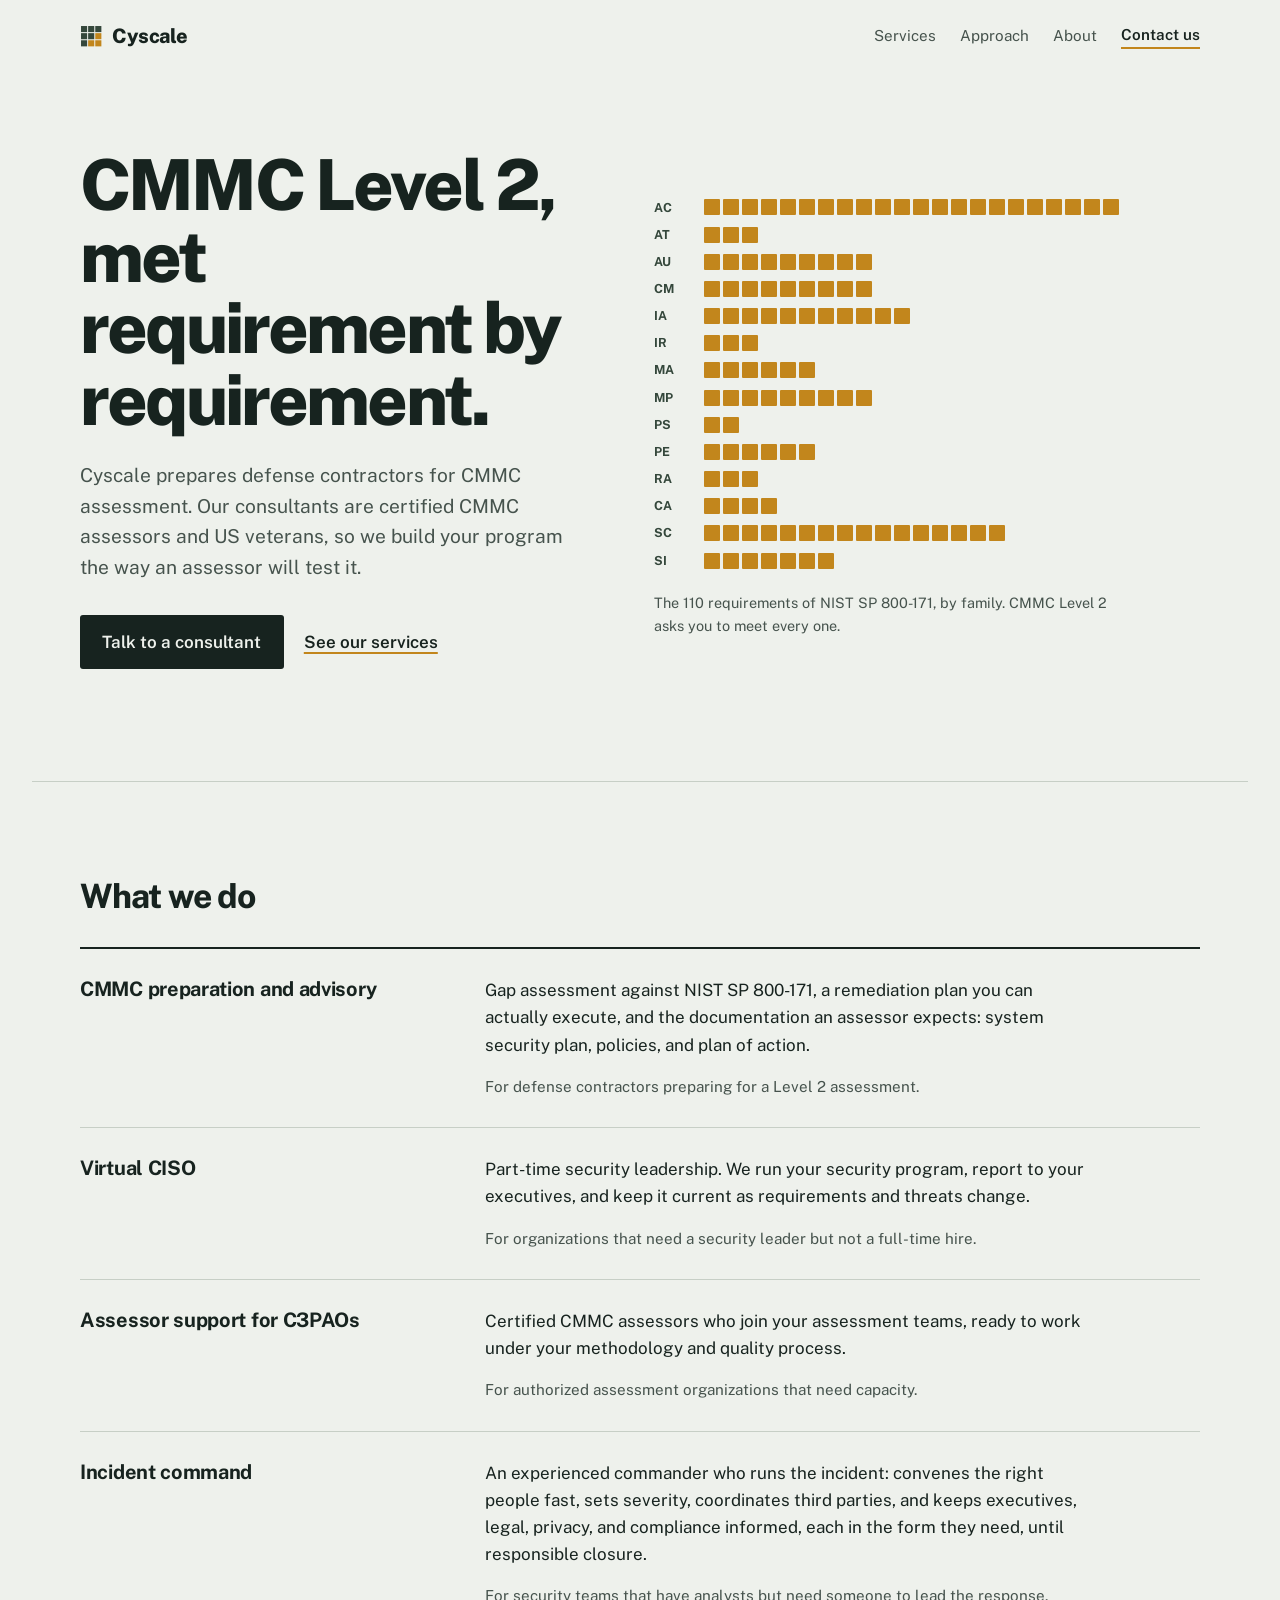
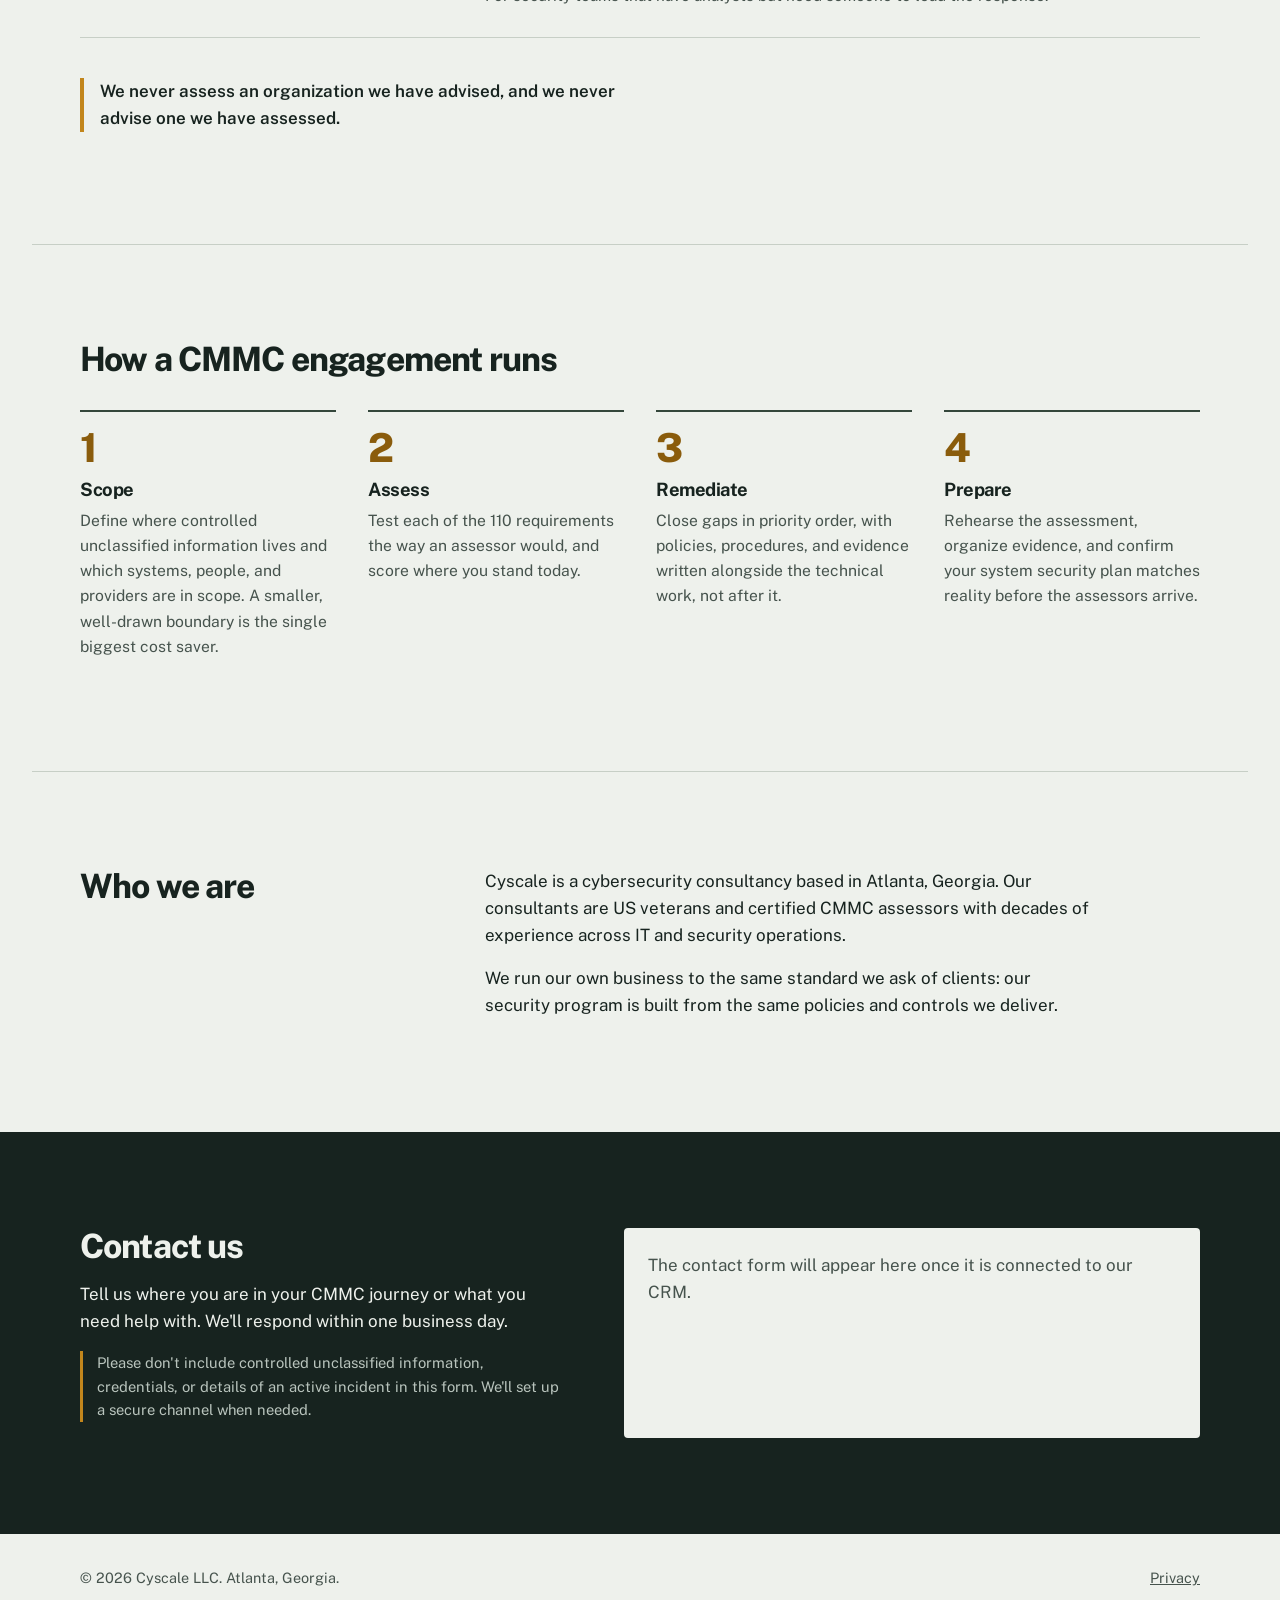
==== index.html @ a16042ec "Publish review build from website-src@b9dcec7 Co-Authored-By: Claude Opus 5.5 <noreply@anthropic.com" ====
<!doctype html>
<html lang="en">
<head>
<meta charset="utf-8">
<meta name="viewport" content="width=device-width, initial-scale=1">
<!--REVIEW-ONLY--><meta name="robots" content="noindex, nofollow">
<title>Cyscale | CMMC readiness and cybersecurity leadership</title>
<meta name="description" content="Veteran-led cybersecurity consulting from Atlanta. CMMC Level 2 preparation, vCISO leadership, assessor support for C3PAOs, and incident command.">
<link rel="preload" href="assets/fonts/public-sans.woff2" as="font" type="font/woff2" crossorigin>
<link rel="stylesheet" href="assets/site.css">
<link rel="icon" href="assets/favicon.svg" type="image/svg+xml">
</head>
<body>
<a class="skip" href="#main">Skip to content</a>

<header class="masthead">
  <a class="wordmark" href="./" aria-label="Cyscale home">
    <svg viewBox="0 0 22 22" aria-hidden="true"><rect x="1" y="1" width="6" height="6"/><rect x="8" y="1" width="6" height="6"/><rect x="15" y="1" width="6" height="6"/><rect x="1" y="8" width="6" height="6"/><rect x="8" y="8" width="6" height="6"/><rect class="open" x="15" y="8" width="6" height="6"/><rect x="1" y="15" width="6" height="6"/><rect class="open" x="8" y="15" width="6" height="6"/><rect class="open" x="15" y="15" width="6" height="6"/></svg>
    Cyscale
  </a>
  <nav aria-label="Primary">
    <a href="#services">Services</a>
    <a href="#approach">Approach</a>
    <a href="#about">About</a>
    <a class="nav-cta" href="#contact">Contact us</a>
  </nav>
</header>

<main id="main">

<section class="hero">
  <div class="hero-copy">
    <h1>CMMC Level 2, met requirement by requirement.</h1>
    <p class="lede">Cyscale prepares defense contractors for CMMC assessment. Our consultants are certified CMMC assessors and US veterans, so we build your program the way an assessor will test it.</p>
    <p class="hero-actions">
      <a class="button" href="#contact">Talk to a consultant</a>
      <a class="text-link" href="#services">See our services</a>
    </p>
  </div>

  <figure class="ledger" aria-labelledby="ledger-caption">
    <div class="ledger-grid" id="ledger" role="img" aria-label="Chart of the 110 NIST SP 800-171 requirements across 14 families"></div>
    <figcaption id="ledger-caption">The 110 requirements of NIST SP&nbsp;800-171, by family. CMMC Level&nbsp;2 asks you to meet every one.</figcaption>
  </figure>
</section>

<section class="services" id="services" aria-labelledby="services-h">
  <h2 id="services-h">What we do</h2>
  <dl class="service-list">
    <div class="service">
      <dt>CMMC preparation and advisory</dt>
      <dd>
        <p>Gap assessment against NIST SP 800-171, a remediation plan you can actually execute, and the documentation an assessor expects: system security plan, policies, and plan of action.</p>
        <p class="for">For defense contractors preparing for a Level 2 assessment.</p>
      </dd>
    </div>
    <div class="service">
      <dt>Virtual CISO</dt>
      <dd>
        <p>Part-time security leadership. We run your security program, report to your executives, and keep it current as requirements and threats change.</p>
        <p class="for">For organizations that need a security leader but not a full-time hire.</p>
      </dd>
    </div>
    <div class="service">
      <dt>Assessor support for C3PAOs</dt>
      <dd>
        <p>Certified CMMC assessors who join your assessment teams, ready to work under your methodology and quality process.</p>
        <p class="for">For authorized assessment organizations that need capacity.</p>
      </dd>
    </div>
    <div class="service">
      <dt>Incident command</dt>
      <dd>
        <p>An experienced commander who runs the incident: convenes the right people fast, sets severity, coordinates third parties, and keeps executives, legal, privacy, and compliance informed, each in the form they need, until responsible closure.</p>
        <p class="for">For security teams that have analysts but need someone to lead the response.</p>
      </dd>
    </div>
  </dl>
  <p class="independence">We never assess an organization we have advised, and we never advise one we have assessed.</p>
</section>

<section class="approach" id="approach" aria-labelledby="approach-h">
  <h2 id="approach-h">How a CMMC engagement runs</h2>
  <ol class="steps">
    <li><h3>Scope</h3><p>Define where controlled unclassified information lives and which systems, people, and providers are in scope. A smaller, well-drawn boundary is the single biggest cost saver.</p></li>
    <li><h3>Assess</h3><p>Test each of the 110 requirements the way an assessor would, and score where you stand today.</p></li>
    <li><h3>Remediate</h3><p>Close gaps in priority order, with policies, procedures, and evidence written alongside the technical work, not after it.</p></li>
    <li><h3>Prepare</h3><p>Rehearse the assessment, organize evidence, and confirm your system security plan matches reality before the assessors arrive.</p></li>
  </ol>
</section>

<section class="about" id="about" aria-labelledby="about-h">
  <h2 id="about-h">Who we are</h2>
  <div class="about-body">
    <p>Cyscale is a cybersecurity consultancy based in Atlanta, Georgia. Our consultants are US veterans and certified CMMC assessors with decades of experience across IT and security operations.</p>
    <p>We run our own business to the same standard we ask of clients: our security program is built from the same policies and controls we deliver.</p>
  </div>
</section>

<section class="contact" id="contact" aria-labelledby="contact-h">
  <div class="contact-copy">
    <h2 id="contact-h">Contact us</h2>
    <p>Tell us where you are in your CMMC journey or what you need help with. We'll respond within one business day.</p>
    <p class="caution">Please don't include controlled unclassified information, credentials, or details of an active incident in this form. We'll set up a secure channel when needed.</p>
  </div>
  <div class="contact-form" id="hubspot-form">
    <p class="form-pending">The contact form will appear here once it is connected to our CRM.</p>
  </div>
</section>

</main>

<footer class="site-footer">
  <p>&copy; <span id="year">2026</span> Cyscale LLC. Atlanta, Georgia.</p>
  <p><a href="privacy.html">Privacy</a></p>
</footer>

<script src="assets/site.js" defer></script>
</body>
</html>
---- assets/site.css ----
@font-face {
  font-family: "Public Sans";
  src: url("fonts/public-sans.woff2") format("woff2");
  font-weight: 100 900;
  font-style: normal;
  font-display: swap;
}

:root {
  --paper: #eef1ec;      /* cool grey-green field */
  --ink: #17231f;        /* deep green ink */
  --ink-soft: #46534d;
  --ranger: #34473b;     /* ranger green, structural */
  --rule: #c7cfc6;
  --cell: #d9dfd6;       /* unmet requirement */
  --signal: #c2861c;     /* met requirement / accent */
  --signal-ink: #8a5c0c; /* accessible accent for text */
  --measure: 38rem;
  --gutter: clamp(1rem, 4vw, 3rem);
  color-scheme: light;
}

* { box-sizing: border-box; }

html { scroll-behavior: smooth; }
@media (prefers-reduced-motion: reduce) { html { scroll-behavior: auto; } }

body {
  margin: 0;
  background: var(--paper);
  color: var(--ink);
  font: 400 1.0625rem/1.6 "Public Sans", system-ui, sans-serif;
  font-feature-settings: "tnum" 0;
  -webkit-font-smoothing: antialiased;
}

a { color: inherit; }
a:focus-visible, button:focus-visible {
  outline: 3px solid var(--signal);
  outline-offset: 3px;
}

.skip {
  position: absolute; left: -999px; top: 0;
  background: var(--ink); color: var(--paper); padding: .5rem 1rem;
}
.skip:focus { left: var(--gutter); top: .5rem; z-index: 10; }

/* Masthead */
.masthead {
  display: flex; align-items: center; justify-content: space-between; gap: 1rem;
  padding: 1.25rem var(--gutter);
  max-width: 76rem; margin: 0 auto;
}
.wordmark {
  display: inline-flex; align-items: center; gap: .6rem;
  font-weight: 800; font-size: 1.25rem; letter-spacing: -.02em; text-decoration: none;
}
.wordmark svg { width: 1.4rem; height: 1.4rem; fill: var(--ranger); }
.wordmark svg .open { fill: var(--signal); }
.masthead nav { display: flex; gap: 1.5rem; align-items: center; font-size: .95rem; }
.masthead nav a { text-decoration: none; color: var(--ink-soft); }
.masthead nav a:hover { color: var(--ink); }
.masthead nav .nav-cta { color: var(--ink); font-weight: 600; border-bottom: 2px solid var(--signal); }
@media (max-width: 40rem) {
  .masthead nav a:not(.nav-cta) { display: none; }
}

main > section {
  max-width: 76rem; margin: 0 auto;
  padding: clamp(3rem, 8vw, 6rem) var(--gutter);
}

h1, h2, h3 { margin: 0; letter-spacing: -.025em; line-height: 1.1; }
h2 { font-size: clamp(1.6rem, 3vw, 2.1rem); font-weight: 750; margin-bottom: 2rem; }
h3 { font-size: 1.15rem; font-weight: 700; }
p { margin: 0 0 1rem; max-width: var(--measure); }

/* Hero */
.hero {
  display: grid; gap: clamp(2.5rem, 6vw, 5rem);
  grid-template-columns: minmax(0, 1fr) minmax(0, 1.1fr);
  align-items: center;
  padding-top: clamp(2rem, 6vw, 5rem) !important;
}
@media (max-width: 56rem) { .hero { grid-template-columns: 1fr; } }
.hero h1 {
  font-size: clamp(2.4rem, 5.6vw, 4.4rem);
  font-weight: 800;
  letter-spacing: -.04em;
  line-height: 1.02;
  max-width: 13ch;
  margin-bottom: 1.5rem;
}
.lede { font-size: 1.2rem; color: var(--ink-soft); max-width: 34rem; }
.hero-actions { display: flex; flex-wrap: wrap; gap: 1.25rem; align-items: center; margin-top: 2rem; }
.button {
  display: inline-block; background: var(--ink); color: var(--paper);
  padding: .85rem 1.4rem; border-radius: 3px; text-decoration: none; font-weight: 600;
}
.button:hover { background: var(--ranger); }
.text-link { font-weight: 600; text-decoration-color: var(--signal); text-decoration-thickness: 2px; text-underline-offset: 4px; }

/* The ledger: 110 requirements by family */
.ledger { margin: 0; }
.ledger-grid { display: grid; gap: .45rem; }
.family {
  display: grid; grid-template-columns: 2.4rem 1fr; gap: .75rem; align-items: center;
}
.family abbr {
  font-size: .78rem; font-weight: 700; color: var(--ranger); text-decoration: none;
  font-variant-numeric: tabular-nums;
}
.cells { display: flex; flex-wrap: wrap; gap: 3px; }
.cell {
  width: clamp(.7rem, 1.35vw, 1rem); aspect-ratio: 1;
  background: var(--cell); border-radius: 1px;
}
.cell.met { background: var(--signal); transition: background-color .25s ease; }
.ledger figcaption {
  margin-top: 1.25rem; font-size: .9rem; color: var(--ink-soft); max-width: 30rem;
}

/* Services */
.services { border-top: 1px solid var(--rule); }
.service-list { margin: 0; }
.service {
  display: grid; grid-template-columns: minmax(12rem, 1fr) minmax(0, 2fr); gap: 1rem 3rem;
  padding: 1.75rem 0; border-bottom: 1px solid var(--rule);
}
.service:first-child { border-top: 2px solid var(--ink); }
.service dt { font-weight: 700; font-size: 1.25rem; letter-spacing: -.015em; line-height: 1.25; }
.service dd { margin: 0; }
.service .for { color: var(--ink-soft); font-size: .95rem; margin-bottom: 0; }
@media (max-width: 44rem) { .service { grid-template-columns: 1fr; } }
.independence {
  margin-top: 2.5rem; padding-left: 1rem; border-left: 4px solid var(--signal);
  font-weight: 600; max-width: 34rem;
}

/* Approach: a real sequence, so it is numbered */
.approach { border-top: 1px solid var(--rule); }
.steps {
  list-style: none; margin: 0; padding: 0; counter-reset: step;
  display: grid; grid-template-columns: repeat(4, minmax(0, 1fr)); gap: 2rem;
}
.steps li { counter-increment: step; border-top: 2px solid var(--ranger); padding-top: 1rem; }
.steps li::before {
  content: counter(step); display: block;
  font-size: 2.5rem; font-weight: 800; color: var(--signal-ink); line-height: 1; margin-bottom: .75rem;
}
.steps h3 { margin-bottom: .5rem; }
.steps p { font-size: .98rem; color: var(--ink-soft); }
@media (max-width: 56rem) { .steps { grid-template-columns: repeat(2, minmax(0, 1fr)); } }
@media (max-width: 34rem) { .steps { grid-template-columns: 1fr; } }

/* About */
.about { border-top: 1px solid var(--rule); display: grid; grid-template-columns: minmax(12rem, 1fr) minmax(0, 2fr); gap: 1rem 3rem; }
.about h2 { margin-bottom: 0; }
@media (max-width: 44rem) { .about { grid-template-columns: 1fr; } }

/* Contact */
.contact {
  display: grid; grid-template-columns: minmax(0, 1fr) minmax(0, 1.2fr); gap: 2rem 4rem;
  background: var(--ink); color: var(--paper);
  max-width: none !important;
  padding-left: max(var(--gutter), calc((100vw - 76rem) / 2 + var(--gutter))) !important;
  padding-right: max(var(--gutter), calc((100vw - 76rem) / 2 + var(--gutter))) !important;
}
.contact h2 { margin-bottom: 1rem; }
.contact .caution { font-size: .92rem; color: #b9c4bd; border-left: 3px solid var(--signal); padding-left: .9rem; }
.contact-form { background: var(--paper); color: var(--ink); border-radius: 4px; padding: 1.5rem; min-height: 12rem; }
.form-pending { color: var(--ink-soft); margin: 0; }
@media (max-width: 52rem) { .contact { grid-template-columns: 1fr; } }

/* Footer */
.site-footer {
  max-width: 76rem; margin: 0 auto; padding: 2rem var(--gutter);
  display: flex; justify-content: space-between; flex-wrap: wrap; gap: 1rem;
  font-size: .9rem; color: var(--ink-soft);
}
.site-footer p { margin: 0; }

/* Plain document pages (privacy) */
.doc { max-width: 44rem; margin: 0 auto; padding: 2rem var(--gutter) 5rem; }
.doc h1 { font-size: 2.4rem; font-weight: 800; letter-spacing: -.035em; margin-bottom: 1.5rem; }
.doc h2 { font-size: 1.3rem; margin: 2rem 0 .75rem; }
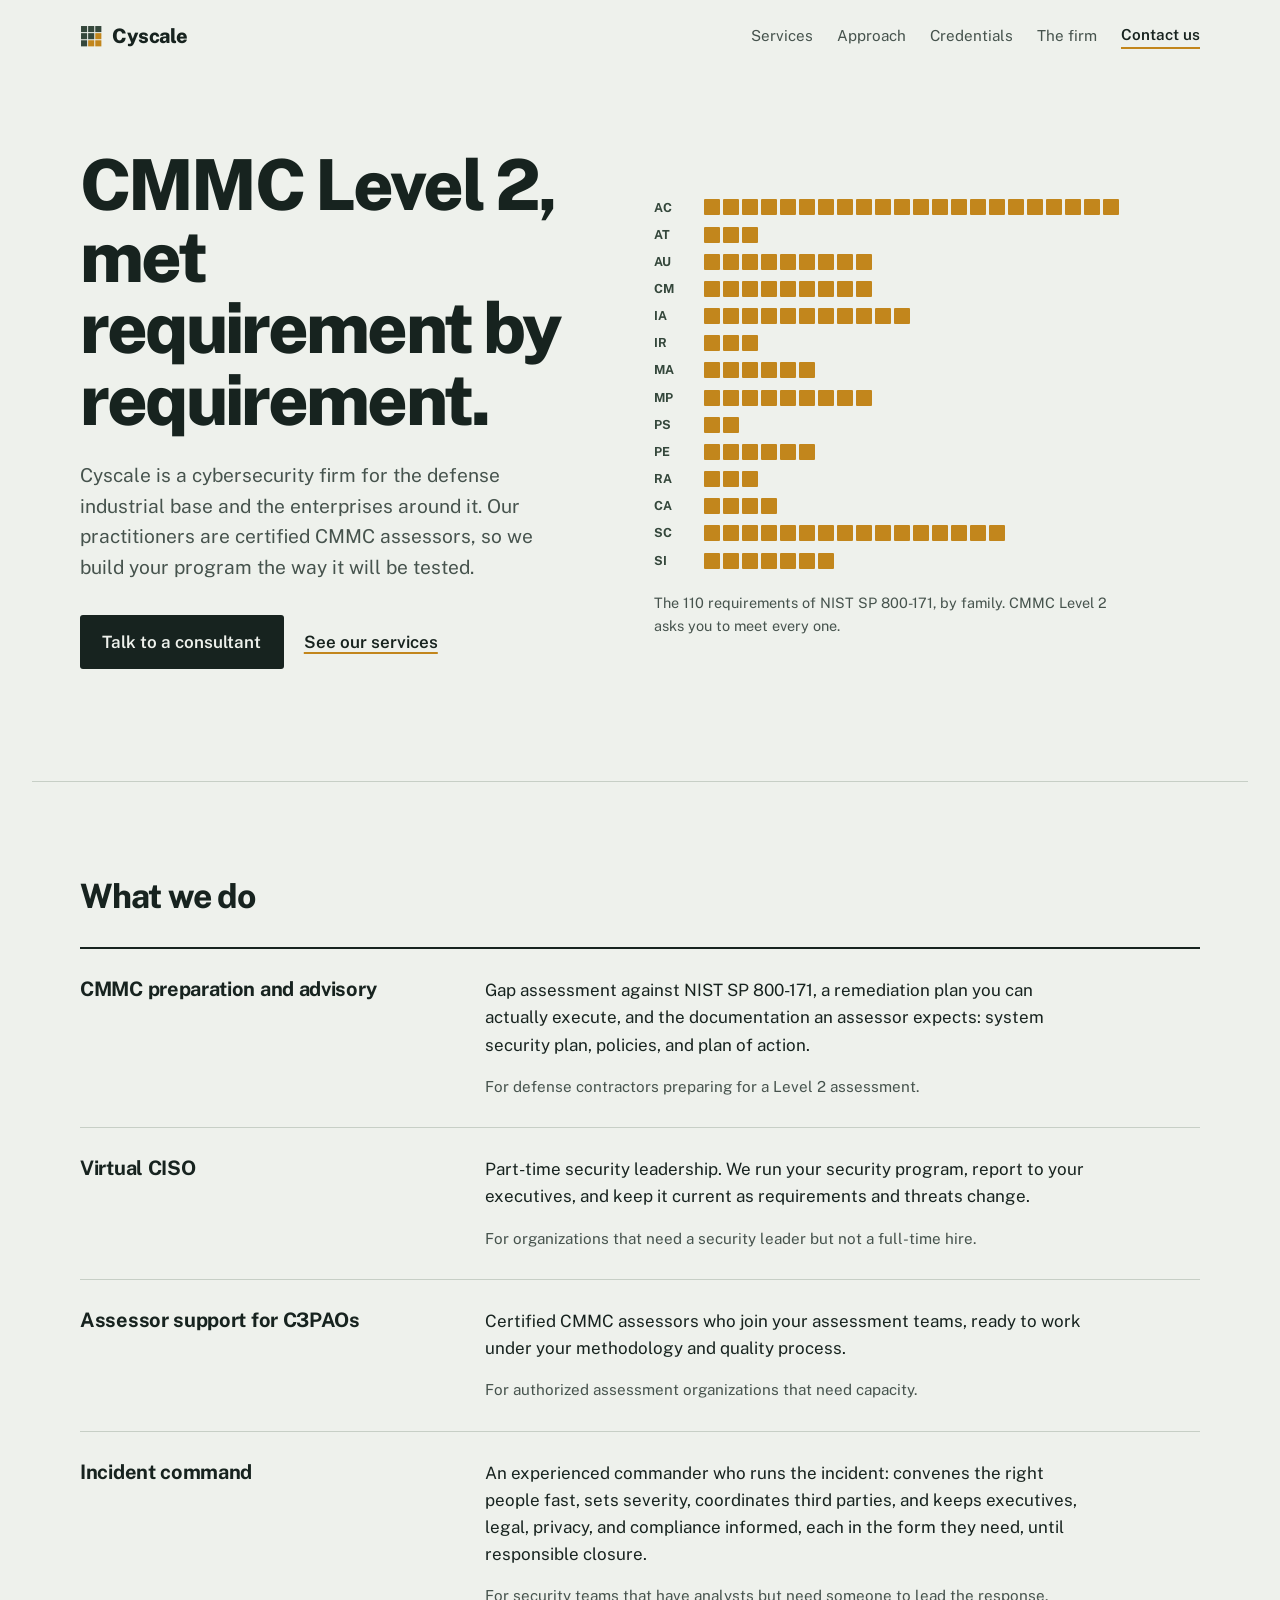
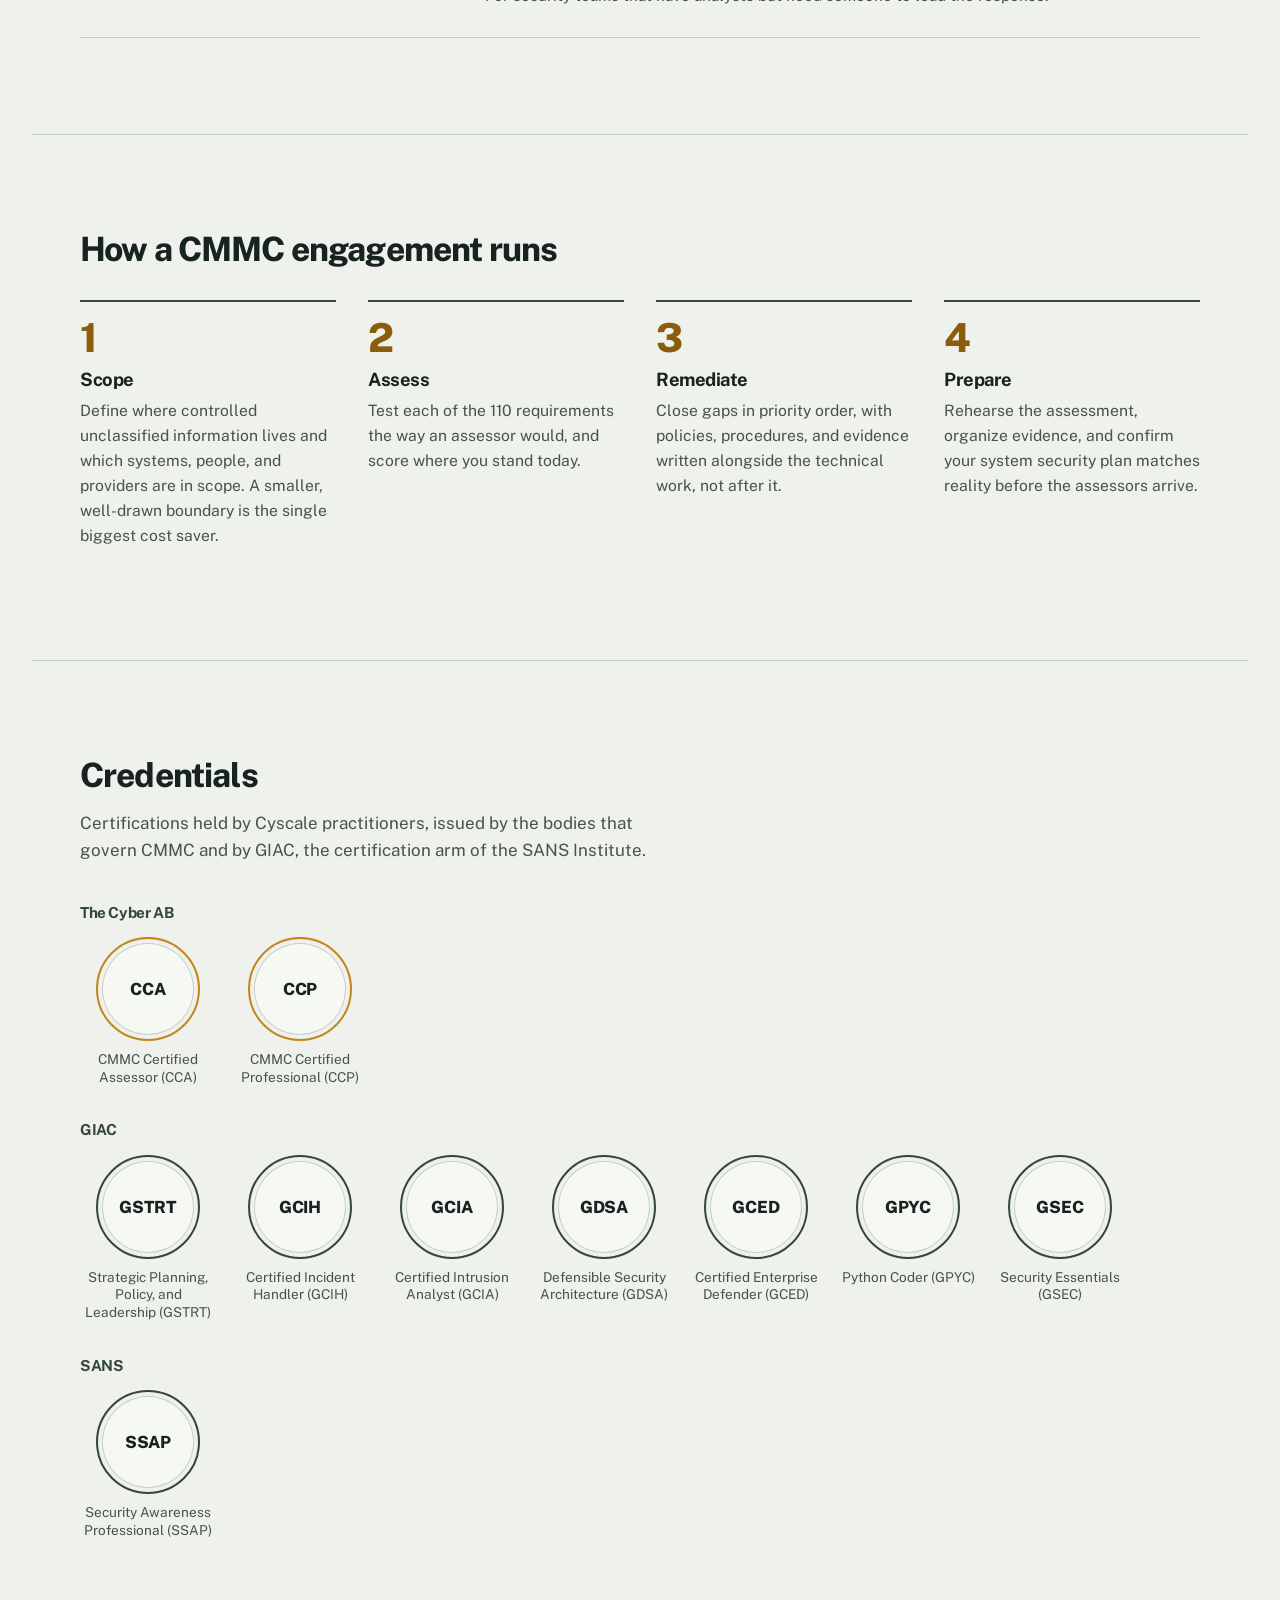
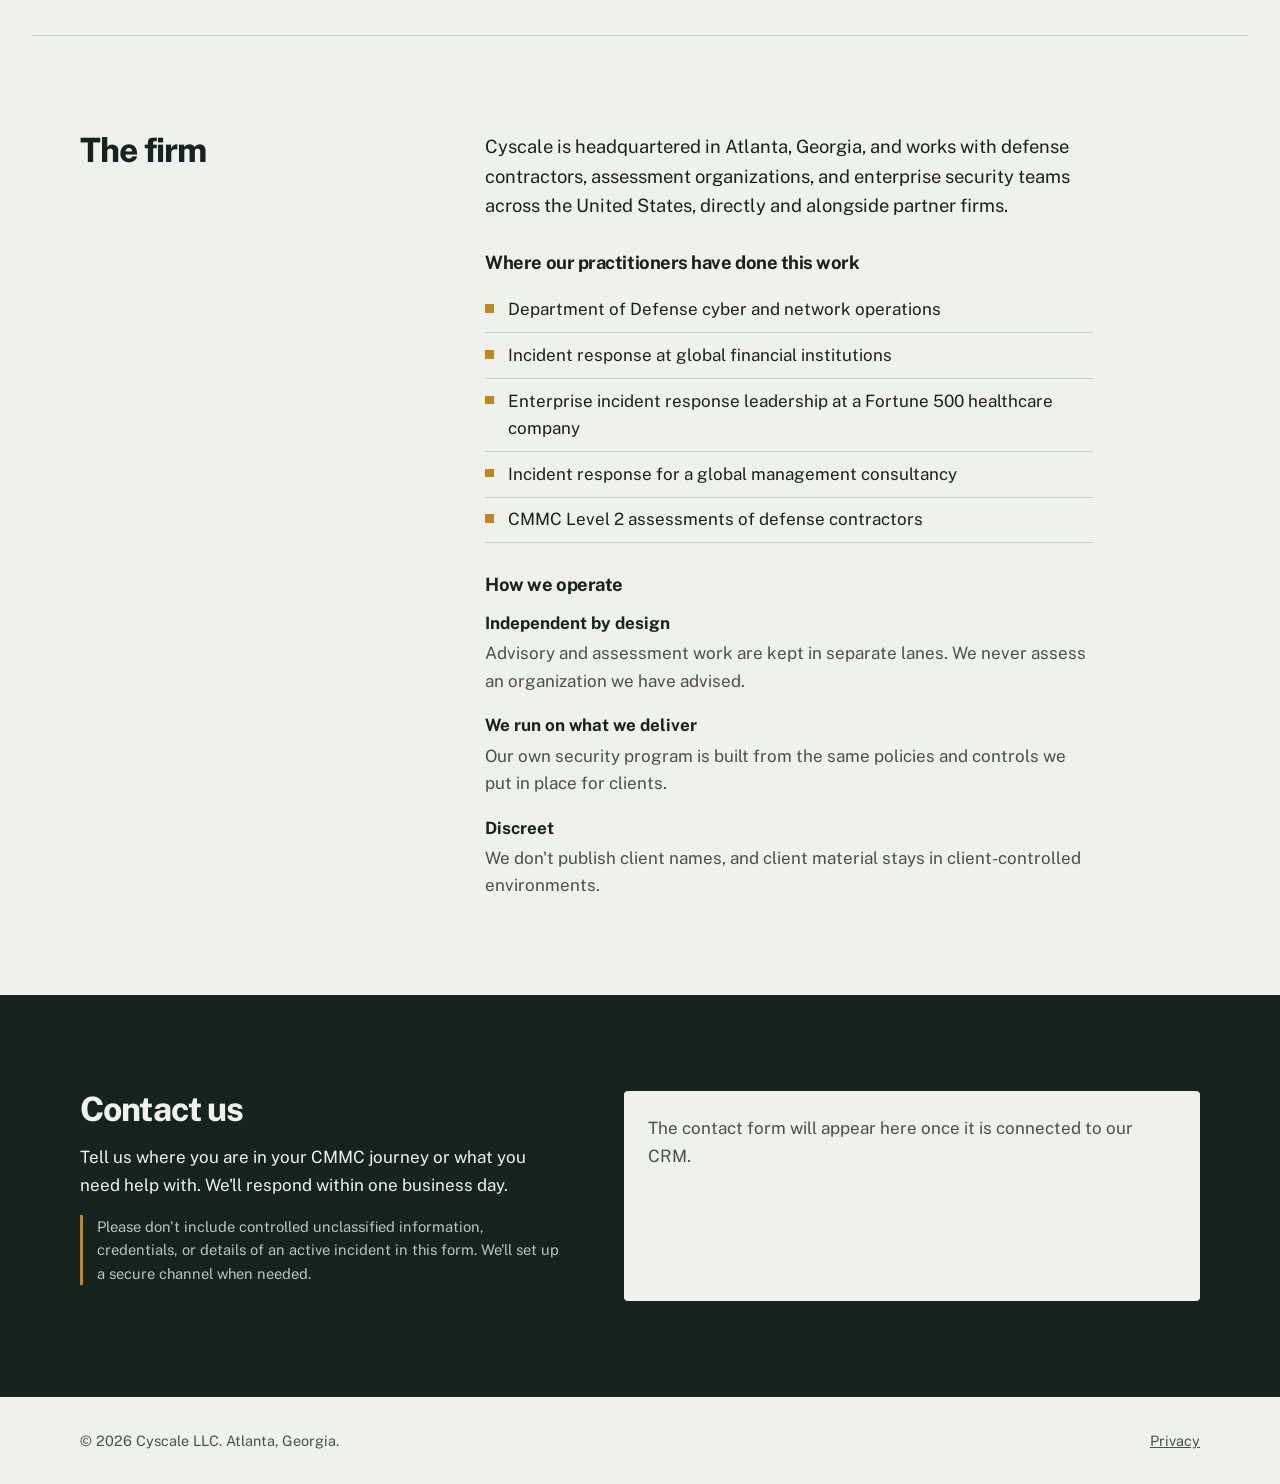
==== commit 2e696567: "Publish review build from website-src@64c2962 Co-Authored-By: Claude Opus 5.5 <noreply@anthropic.com" ====
--- a/index.html
+++ b/index.html
@@ -5,7 +5,7 @@
 <meta name="viewport" content="width=device-width, initial-scale=1">
 <!--REVIEW-ONLY--><meta name="robots" content="noindex, nofollow">
 <title>Cyscale | CMMC readiness and cybersecurity leadership</title>
-<meta name="description" content="Veteran-led cybersecurity consulting from Atlanta. CMMC Level 2 preparation, vCISO leadership, assessor support for C3PAOs, and incident command.">
+<meta name="description" content="Cybersecurity firm headquartered in Atlanta. CMMC Level 2 preparation, vCISO leadership, assessor support for C3PAOs, and incident command.">
 <link rel="preload" href="assets/fonts/public-sans.woff2" as="font" type="font/woff2" crossorigin>
 <link rel="stylesheet" href="assets/site.css">
 <link rel="icon" href="assets/favicon.svg" type="image/svg+xml">
@@ -21,7 +21,8 @@
   <nav aria-label="Primary">
     <a href="#services">Services</a>
     <a href="#approach">Approach</a>
-    <a href="#about">About</a>
+    <a href="#credentials">Credentials</a>
+    <a href="#firm">The firm</a>
     <a class="nav-cta" href="#contact">Contact us</a>
   </nav>
 </header>
@@ -31,7 +32,7 @@
 <section class="hero">
   <div class="hero-copy">
     <h1>CMMC Level 2, met requirement by requirement.</h1>
-    <p class="lede">Cyscale prepares defense contractors for CMMC assessment. Our consultants are certified CMMC assessors and US veterans, so we build your program the way an assessor will test it.</p>
+    <p class="lede">Cyscale is a cybersecurity firm for the defense industrial base and the enterprises around it. Our practitioners are certified CMMC assessors, so we build your program the way it will be tested.</p>
     <p class="hero-actions">
       <a class="button" href="#contact">Talk to a consultant</a>
       <a class="text-link" href="#services">See our services</a>
@@ -76,7 +77,6 @@
       </dd>
     </div>
   </dl>
-  <p class="independence">We never assess an organization we have advised, and we never advise one we have assessed.</p>
 </section>
 
 <section class="approach" id="approach" aria-labelledby="approach-h">
@@ -89,11 +89,35 @@
   </ol>
 </section>
 
-<section class="about" id="about" aria-labelledby="about-h">
-  <h2 id="about-h">Who we are</h2>
-  <div class="about-body">
-    <p>Cyscale is a cybersecurity consultancy based in Atlanta, Georgia. Our consultants are US veterans and certified CMMC assessors with decades of experience across IT and security operations.</p>
-    <p>We run our own business to the same standard we ask of clients: our security program is built from the same policies and controls we deliver.</p>
+<section class="credentials" id="credentials" aria-labelledby="cred-h">
+  <h2 id="cred-h">Credentials</h2>
+  <p class="section-intro">Certifications held by Cyscale practitioners, issued by the bodies that govern CMMC and by GIAC, the certification arm of the SANS Institute.</p>
+  <div class="badge-groups" id="badges"></div>
+  <noscript>
+    <p>The Cyber AB: CMMC Certified Assessor (CCA), CMMC Certified Professional (CCP). GIAC: GSTRT, GCIH, GCIA, GDSA, GCED, GPYC, GSEC. SANS: Security Awareness Professional (SSAP).</p>
+  </noscript>
+</section>
+
+<section class="firm" id="firm" aria-labelledby="firm-h">
+  <h2 id="firm-h">The firm</h2>
+  <div class="firm-body">
+    <p class="firm-lede">Cyscale is headquartered in Atlanta, Georgia, and works with defense contractors, assessment organizations, and enterprise security teams across the United States, directly and alongside partner firms.</p>
+
+    <h3>Where our practitioners have done this work</h3>
+    <ul class="experience">
+      <li>Department of Defense cyber and network operations</li>
+      <li>Incident response at global financial institutions</li>
+      <li>Enterprise incident response leadership at a Fortune&nbsp;500 healthcare company</li>
+      <li>Incident response for a global management consultancy</li>
+      <li>CMMC Level&nbsp;2 assessments of defense contractors</li>
+    </ul>
+
+    <h3>How we operate</h3>
+    <dl class="principles">
+      <div><dt>Independent by design</dt><dd>Advisory and assessment work are kept in separate lanes. We never assess an organization we have advised.</dd></div>
+      <div><dt>We run on what we deliver</dt><dd>Our own security program is built from the same policies and controls we put in place for clients.</dd></div>
+      <div><dt>Discreet</dt><dd>We don't publish client names, and client material stays in client-controlled environments.</dd></div>
+    </dl>
   </div>
 </section>
 
--- a/assets/site.css
+++ b/assets/site.css
@@ -133,10 +133,6 @@
 .service dd { margin: 0; }
 .service .for { color: var(--ink-soft); font-size: .95rem; margin-bottom: 0; }
 @media (max-width: 44rem) { .service { grid-template-columns: 1fr; } }
-.independence {
-  margin-top: 2.5rem; padding-left: 1rem; border-left: 4px solid var(--signal);
-  font-weight: 600; max-width: 34rem;
-}
 
 /* Approach: a real sequence, so it is numbered */
 .approach { border-top: 1px solid var(--rule); }
@@ -154,10 +150,42 @@
 @media (max-width: 56rem) { .steps { grid-template-columns: repeat(2, minmax(0, 1fr)); } }
 @media (max-width: 34rem) { .steps { grid-template-columns: 1fr; } }
 
-/* About */
-.about { border-top: 1px solid var(--rule); display: grid; grid-template-columns: minmax(12rem, 1fr) minmax(0, 2fr); gap: 1rem 3rem; }
-.about h2 { margin-bottom: 0; }
-@media (max-width: 44rem) { .about { grid-template-columns: 1fr; } }
+/* Credentials */
+.credentials { border-top: 1px solid var(--rule); }
+.section-intro { color: var(--ink-soft); margin-top: -1rem; margin-bottom: 2.5rem; }
+.badge-groups { display: grid; gap: 2.25rem; }
+.badge-group h3 { font-size: .95rem; font-weight: 700; color: var(--ranger); margin-bottom: 1rem; }
+.badges { display: flex; flex-wrap: wrap; gap: 1rem; list-style: none; margin: 0; padding: 0; }
+.badge { width: 8.5rem; text-align: center; }
+.badge a { text-decoration: none; display: block; }
+.badge-art {
+  width: 6.5rem; height: 6.5rem; margin: 0 auto .6rem;
+  display: grid; place-items: center;
+}
+.badge-art img { width: 100%; height: 100%; object-fit: contain; }
+.badge-text {
+  width: 100%; height: 100%; display: grid; place-items: center;
+  border: 2px solid var(--ranger); border-radius: 50%;
+  box-shadow: inset 0 0 0 4px var(--paper), inset 0 0 0 5px var(--rule);
+  font-weight: 800; font-size: 1.05rem; letter-spacing: -.01em; color: var(--ink);
+  background: #f6f8f4;
+}
+.badge-group.primary .badge-text { border-color: var(--signal); }
+.badge-name { font-size: .85rem; line-height: 1.3; color: var(--ink-soft); }
+.badge-verify { display: block; font-size: .78rem; margin-top: .25rem; color: var(--signal-ink); text-decoration: underline; }
+
+/* The firm */
+.firm { border-top: 1px solid var(--rule); display: grid; grid-template-columns: minmax(12rem, 1fr) minmax(0, 2fr); gap: 1rem 3rem; }
+.firm h2 { margin-bottom: 0; }
+.firm-lede { font-size: 1.15rem; margin-bottom: 2rem; }
+.firm h3 { margin: 2rem 0 .9rem; }
+.experience { margin: 0; padding: 0; list-style: none; max-width: var(--measure); }
+.experience li { padding: .55rem 0 .55rem 1.4rem; border-bottom: 1px solid var(--rule); position: relative; }
+.experience li::before { content: ""; position: absolute; left: 0; top: 1.05rem; width: .55rem; height: .55rem; background: var(--signal); }
+.principles { margin: 0; display: grid; gap: 1.1rem; max-width: var(--measure); }
+.principles dt { font-weight: 700; }
+.principles dd { margin: .2rem 0 0; color: var(--ink-soft); }
+@media (max-width: 44rem) { .firm { grid-template-columns: 1fr; } }
 
 /* Contact */
 .contact {
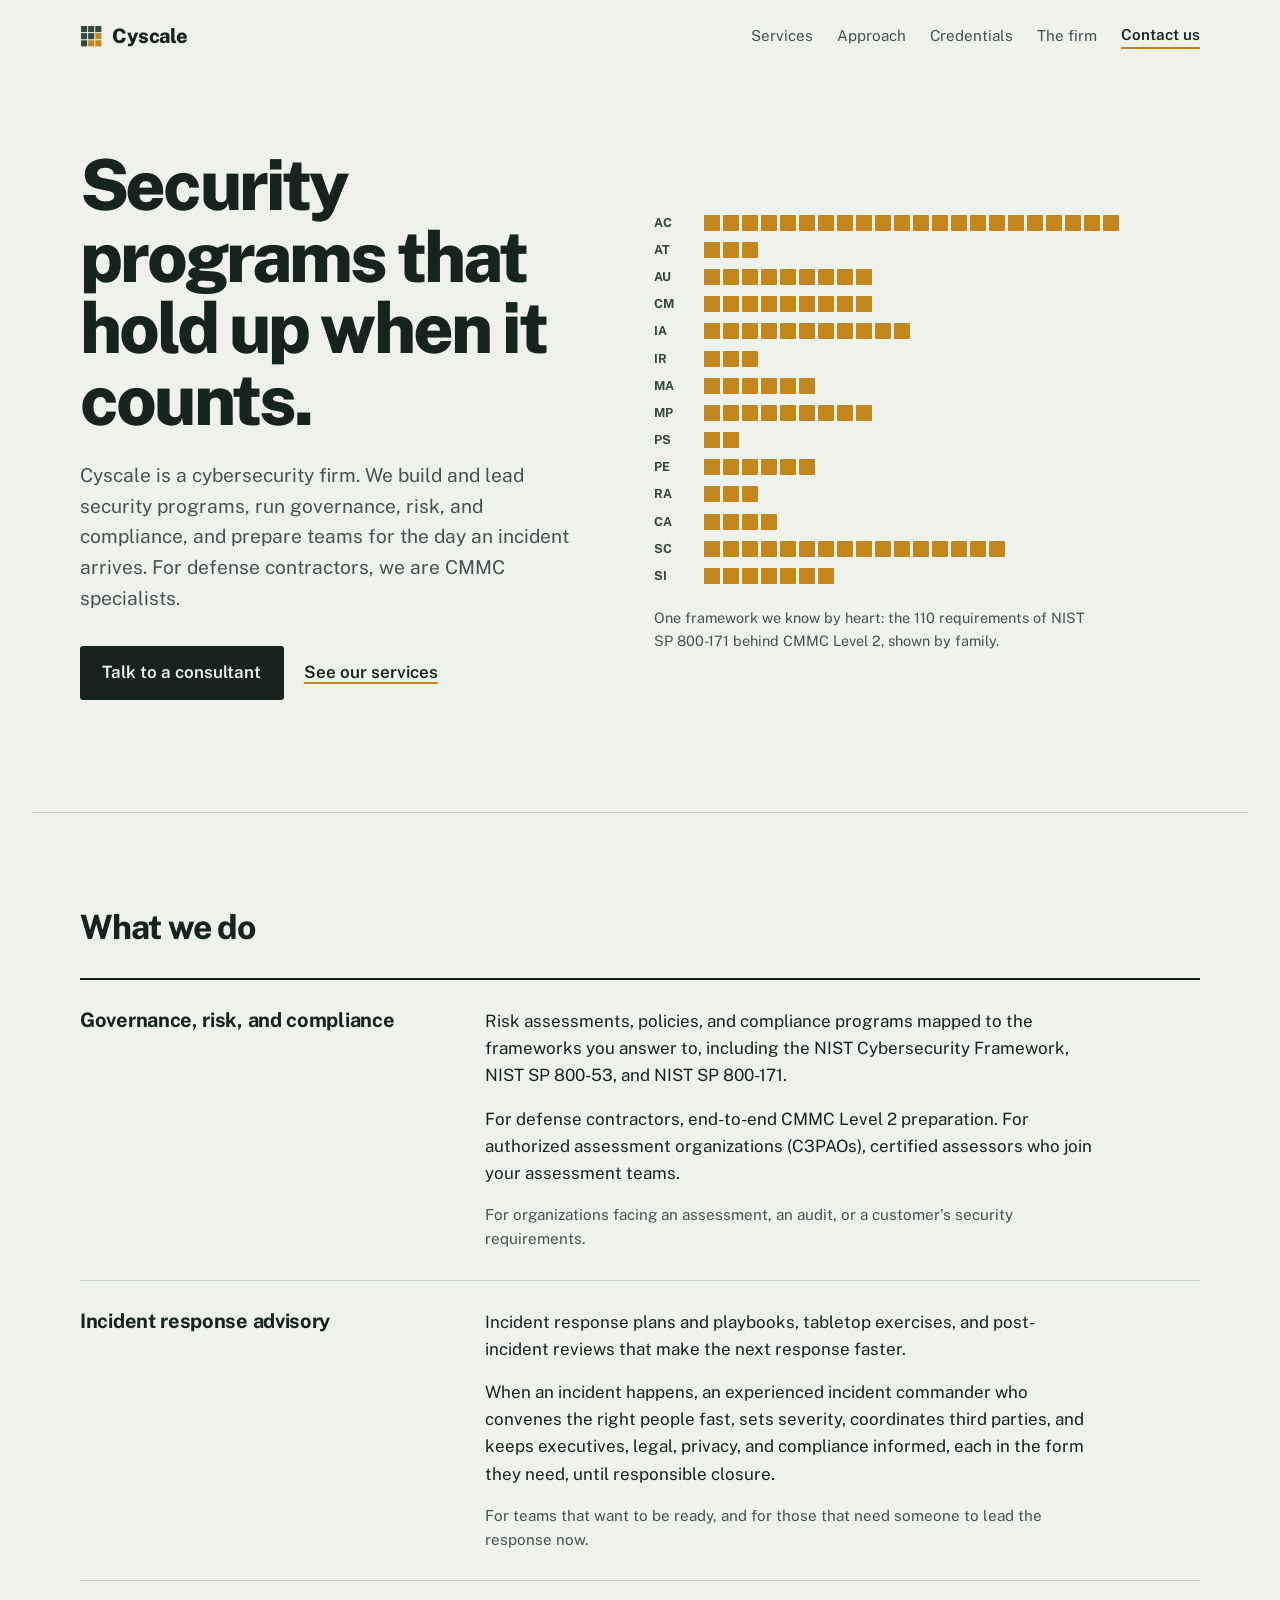
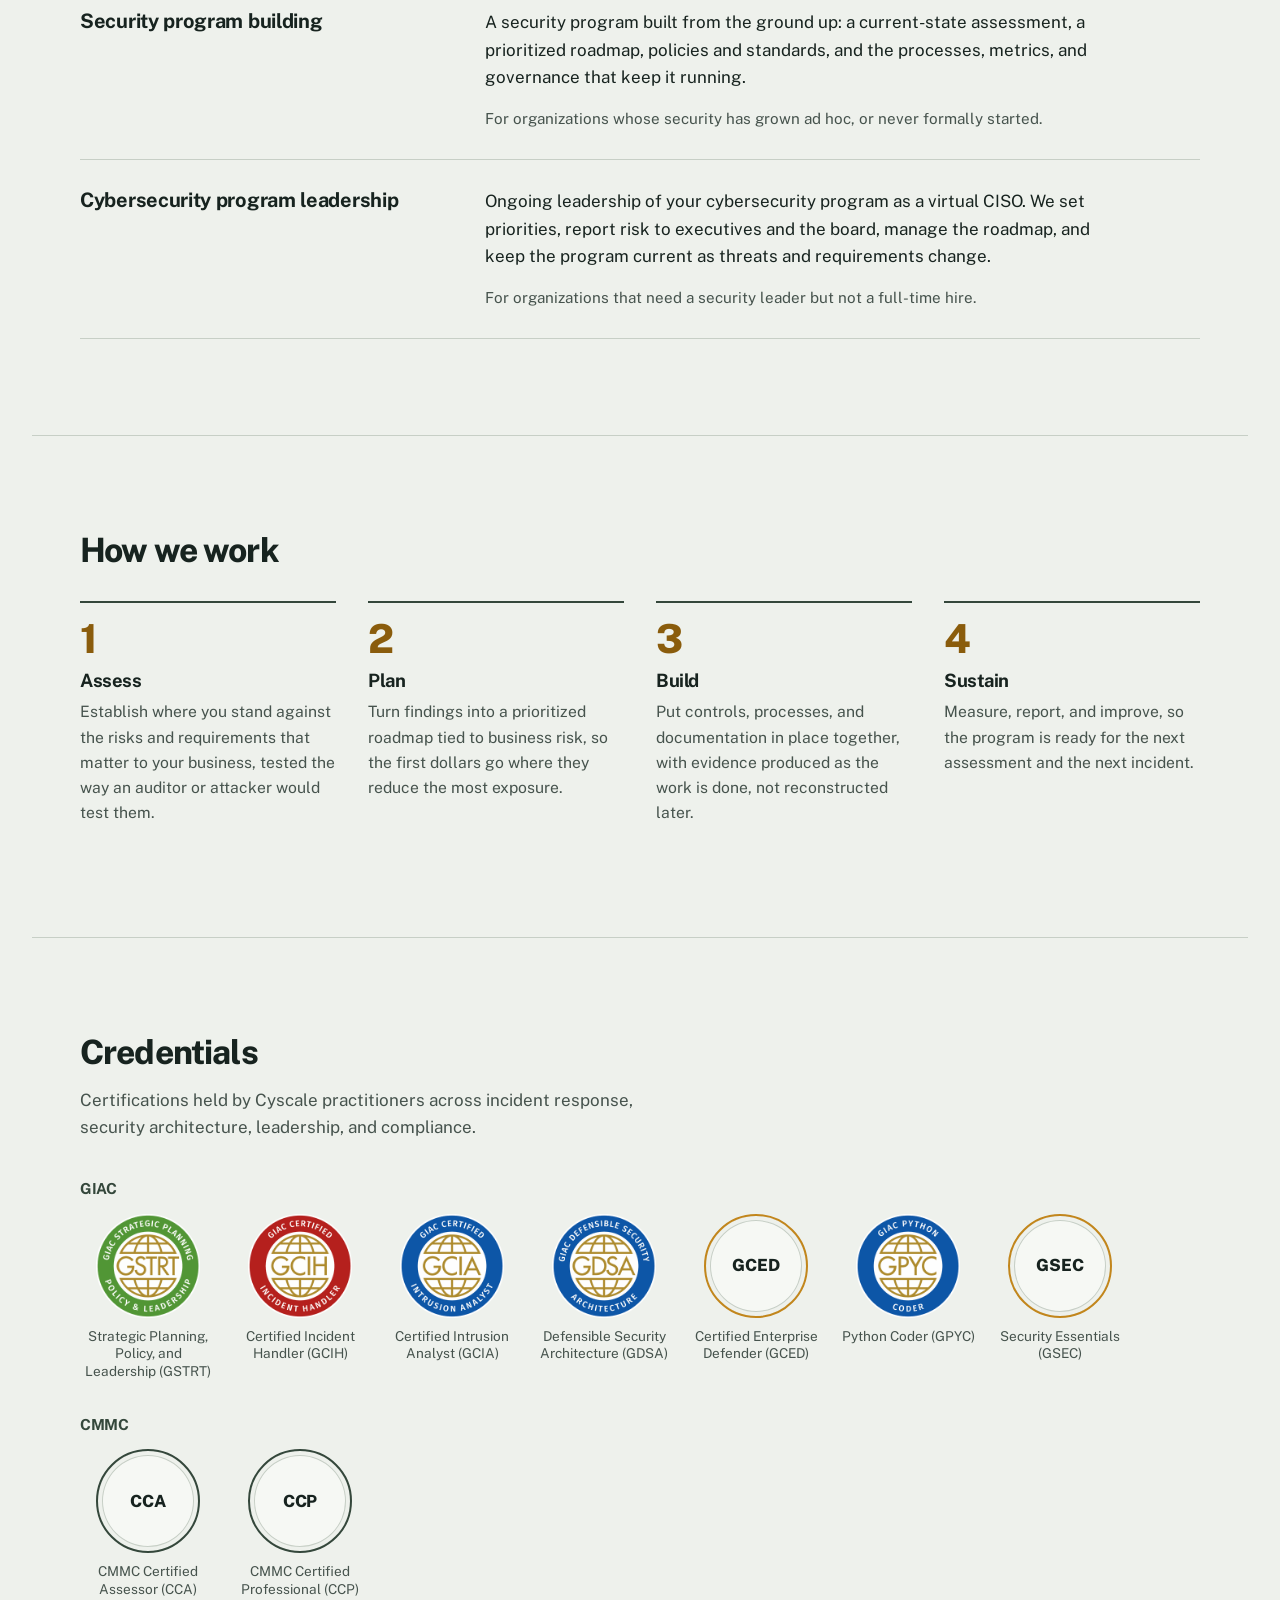
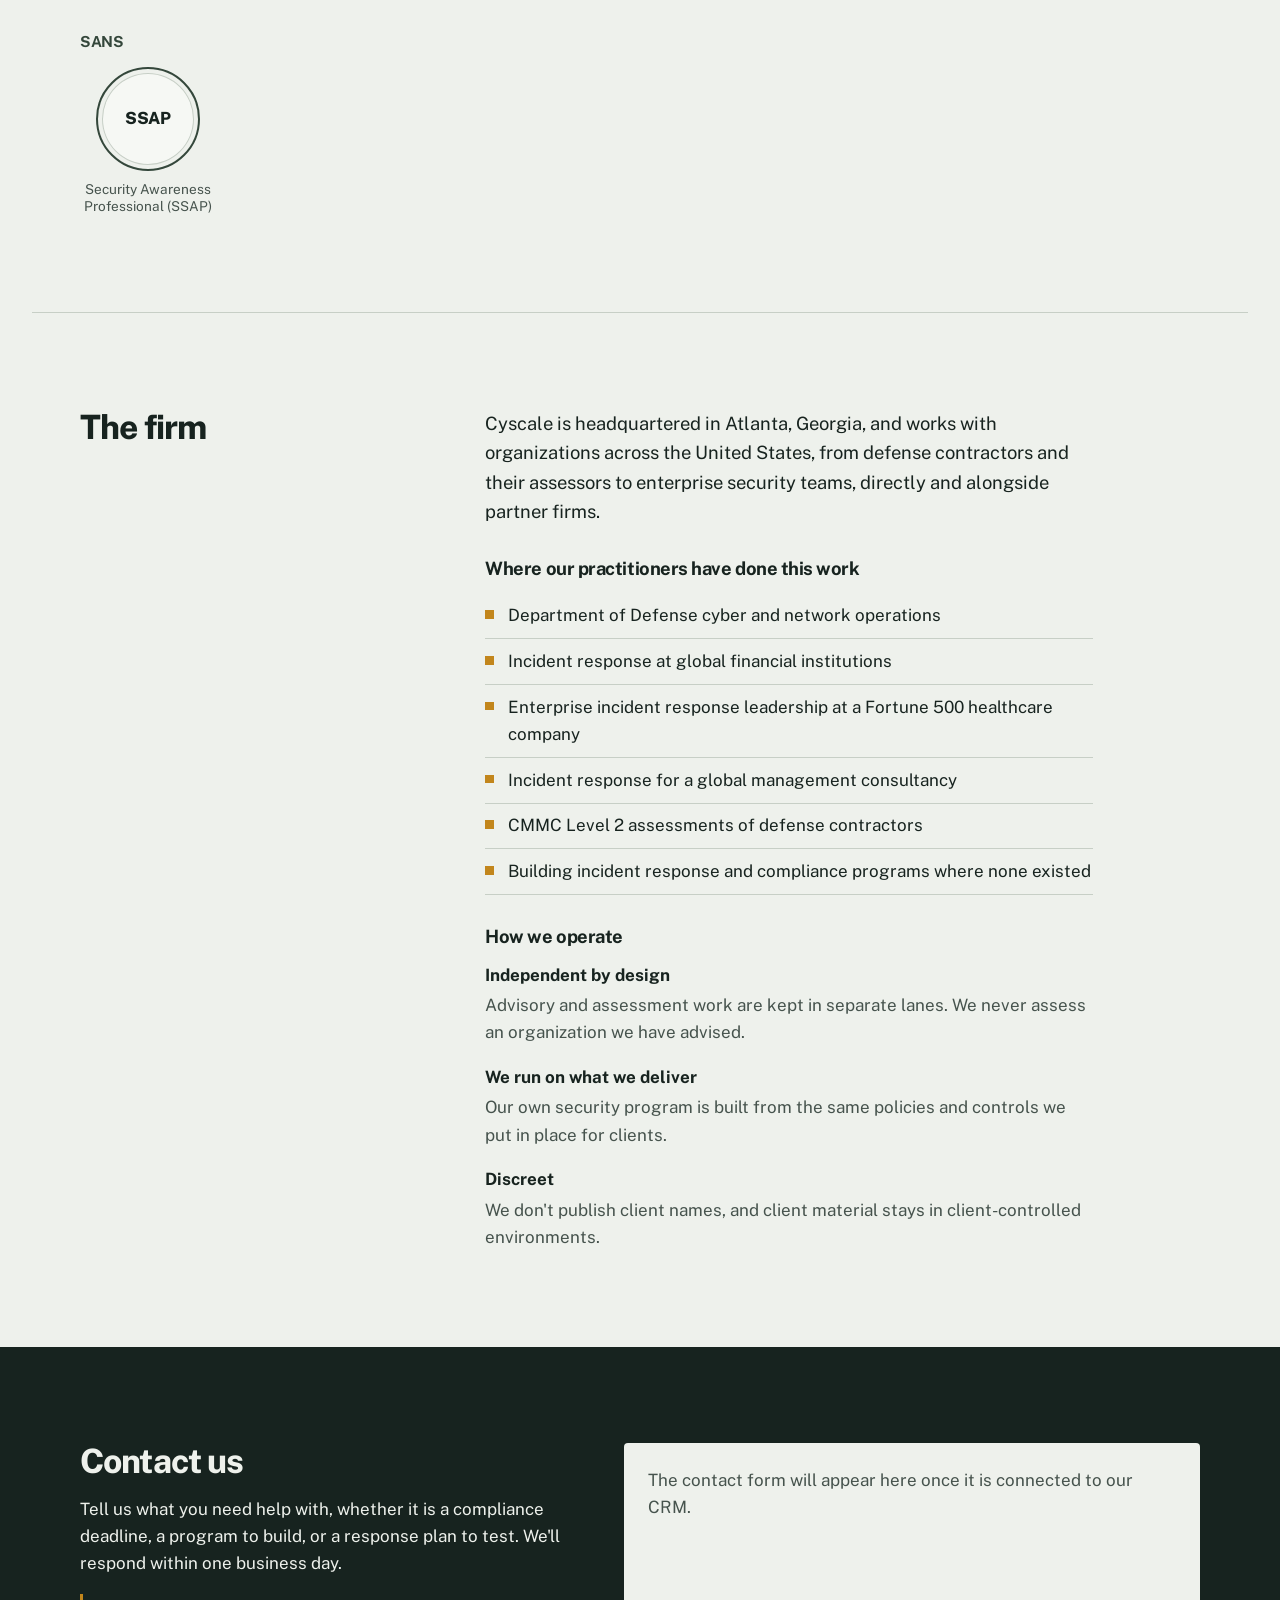
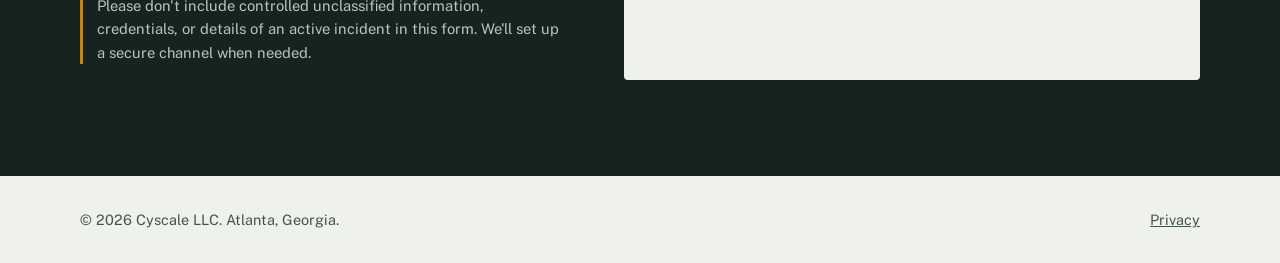
==== commit 31e524d6: "Publish review build from website-src@ee4bf55 Co-Authored-By: Claude Opus 5.5 <noreply@anthropic.com" ====
--- a/index.html
+++ b/index.html
@@ -4,8 +4,8 @@
 <meta charset="utf-8">
 <meta name="viewport" content="width=device-width, initial-scale=1">
 <!--REVIEW-ONLY--><meta name="robots" content="noindex, nofollow">
-<title>Cyscale | CMMC readiness and cybersecurity leadership</title>
-<meta name="description" content="Cybersecurity firm headquartered in Atlanta. CMMC Level 2 preparation, vCISO leadership, assessor support for C3PAOs, and incident command.">
+<title>Cyscale | Cybersecurity programs, GRC, and incident response</title>
+<meta name="description" content="Cybersecurity firm headquartered in Atlanta: governance, risk, and compliance; incident response advisory; security program building; and cybersecurity program leadership. CMMC specialists.">
 <link rel="preload" href="assets/fonts/public-sans.woff2" as="font" type="font/woff2" crossorigin>
 <link rel="stylesheet" href="assets/site.css">
 <link rel="icon" href="assets/favicon.svg" type="image/svg+xml">
@@ -31,8 +31,8 @@
 
 <section class="hero">
   <div class="hero-copy">
-    <h1>CMMC Level 2, met requirement by requirement.</h1>
-    <p class="lede">Cyscale is a cybersecurity firm for the defense industrial base and the enterprises around it. Our practitioners are certified CMMC assessors, so we build your program the way it will be tested.</p>
+    <h1>Security programs that hold up when it counts.</h1>
+    <p class="lede">Cyscale is a cybersecurity firm. We build and lead security programs, run governance, risk, and compliance, and prepare teams for the day an incident arrives. For defense contractors, we are CMMC specialists.</p>
     <p class="hero-actions">
       <a class="button" href="#contact">Talk to a consultant</a>
       <a class="text-link" href="#services">See our services</a>
@@ -41,7 +41,7 @@
 
   <figure class="ledger" aria-labelledby="ledger-caption">
     <div class="ledger-grid" id="ledger" role="img" aria-label="Chart of the 110 NIST SP 800-171 requirements across 14 families"></div>
-    <figcaption id="ledger-caption">The 110 requirements of NIST SP&nbsp;800-171, by family. CMMC Level&nbsp;2 asks you to meet every one.</figcaption>
+    <figcaption id="ledger-caption">One framework we know by heart: the 110 requirements of NIST SP&nbsp;800-171 behind CMMC Level&nbsp;2, shown by family.</figcaption>
   </figure>
 </section>
 
@@ -49,59 +49,61 @@
   <h2 id="services-h">What we do</h2>
   <dl class="service-list">
     <div class="service">
-      <dt>CMMC preparation and advisory</dt>
+      <dt>Governance, risk, and compliance</dt>
       <dd>
-        <p>Gap assessment against NIST SP 800-171, a remediation plan you can actually execute, and the documentation an assessor expects: system security plan, policies, and plan of action.</p>
-        <p class="for">For defense contractors preparing for a Level 2 assessment.</p>
+        <p>Risk assessments, policies, and compliance programs mapped to the frameworks you answer to, including the NIST Cybersecurity Framework, NIST SP 800-53, and NIST SP 800-171.</p>
+        <p>For defense contractors, end-to-end CMMC Level 2 preparation. For authorized assessment organizations (C3PAOs), certified assessors who join your assessment teams.</p>
+        <p class="for">For organizations facing an assessment, an audit, or a customer's security requirements.</p>
       </dd>
     </div>
     <div class="service">
-      <dt>Virtual CISO</dt>
+      <dt>Incident response advisory</dt>
       <dd>
-        <p>Part-time security leadership. We run your security program, report to your executives, and keep it current as requirements and threats change.</p>
-        <p class="for">For organizations that need a security leader but not a full-time hire.</p>
+        <p>Incident response plans and playbooks, tabletop exercises, and post-incident reviews that make the next response faster.</p>
+        <p>When an incident happens, an experienced incident commander who convenes the right people fast, sets severity, coordinates third parties, and keeps executives, legal, privacy, and compliance informed, each in the form they need, until responsible closure.</p>
+        <p class="for">For teams that want to be ready, and for those that need someone to lead the response now.</p>
       </dd>
     </div>
     <div class="service">
-      <dt>Assessor support for C3PAOs</dt>
+      <dt>Security program building</dt>
       <dd>
-        <p>Certified CMMC assessors who join your assessment teams, ready to work under your methodology and quality process.</p>
-        <p class="for">For authorized assessment organizations that need capacity.</p>
+        <p>A security program built from the ground up: a current-state assessment, a prioritized roadmap, policies and standards, and the processes, metrics, and governance that keep it running.</p>
+        <p class="for">For organizations whose security has grown ad hoc, or never formally started.</p>
       </dd>
     </div>
     <div class="service">
-      <dt>Incident command</dt>
+      <dt>Cybersecurity program leadership</dt>
       <dd>
-        <p>An experienced commander who runs the incident: convenes the right people fast, sets severity, coordinates third parties, and keeps executives, legal, privacy, and compliance informed, each in the form they need, until responsible closure.</p>
-        <p class="for">For security teams that have analysts but need someone to lead the response.</p>
+        <p>Ongoing leadership of your cybersecurity program as a virtual CISO. We set priorities, report risk to executives and the board, manage the roadmap, and keep the program current as threats and requirements change.</p>
+        <p class="for">For organizations that need a security leader but not a full-time hire.</p>
       </dd>
     </div>
   </dl>
 </section>
 
 <section class="approach" id="approach" aria-labelledby="approach-h">
-  <h2 id="approach-h">How a CMMC engagement runs</h2>
+  <h2 id="approach-h">How we work</h2>
   <ol class="steps">
-    <li><h3>Scope</h3><p>Define where controlled unclassified information lives and which systems, people, and providers are in scope. A smaller, well-drawn boundary is the single biggest cost saver.</p></li>
-    <li><h3>Assess</h3><p>Test each of the 110 requirements the way an assessor would, and score where you stand today.</p></li>
-    <li><h3>Remediate</h3><p>Close gaps in priority order, with policies, procedures, and evidence written alongside the technical work, not after it.</p></li>
-    <li><h3>Prepare</h3><p>Rehearse the assessment, organize evidence, and confirm your system security plan matches reality before the assessors arrive.</p></li>
+    <li><h3>Assess</h3><p>Establish where you stand against the risks and requirements that matter to your business, tested the way an auditor or attacker would test them.</p></li>
+    <li><h3>Plan</h3><p>Turn findings into a prioritized roadmap tied to business risk, so the first dollars go where they reduce the most exposure.</p></li>
+    <li><h3>Build</h3><p>Put controls, processes, and documentation in place together, with evidence produced as the work is done, not reconstructed later.</p></li>
+    <li><h3>Sustain</h3><p>Measure, report, and improve, so the program is ready for the next assessment and the next incident.</p></li>
   </ol>
 </section>
 
 <section class="credentials" id="credentials" aria-labelledby="cred-h">
   <h2 id="cred-h">Credentials</h2>
-  <p class="section-intro">Certifications held by Cyscale practitioners, issued by the bodies that govern CMMC and by GIAC, the certification arm of the SANS Institute.</p>
+  <p class="section-intro">Certifications held by Cyscale practitioners across incident response, security architecture, leadership, and compliance.</p>
   <div class="badge-groups" id="badges"></div>
   <noscript>
-    <p>The Cyber AB: CMMC Certified Assessor (CCA), CMMC Certified Professional (CCP). GIAC: GSTRT, GCIH, GCIA, GDSA, GCED, GPYC, GSEC. SANS: Security Awareness Professional (SSAP).</p>
+    <p>GIAC: GSTRT, GCIH, GCIA, GDSA, GCED, GPYC, GSEC. CMMC: Certified Assessor (CCA), Certified Professional (CCP). SANS: Security Awareness Professional (SSAP).</p>
   </noscript>
 </section>
 
 <section class="firm" id="firm" aria-labelledby="firm-h">
   <h2 id="firm-h">The firm</h2>
   <div class="firm-body">
-    <p class="firm-lede">Cyscale is headquartered in Atlanta, Georgia, and works with defense contractors, assessment organizations, and enterprise security teams across the United States, directly and alongside partner firms.</p>
+    <p class="firm-lede">Cyscale is headquartered in Atlanta, Georgia, and works with organizations across the United States, from defense contractors and their assessors to enterprise security teams, directly and alongside partner firms.</p>
 
     <h3>Where our practitioners have done this work</h3>
     <ul class="experience">
@@ -110,6 +112,7 @@
       <li>Enterprise incident response leadership at a Fortune&nbsp;500 healthcare company</li>
       <li>Incident response for a global management consultancy</li>
       <li>CMMC Level&nbsp;2 assessments of defense contractors</li>
+      <li>Building incident response and compliance programs where none existed</li>
     </ul>
 
     <h3>How we operate</h3>
@@ -124,7 +127,7 @@
 <section class="contact" id="contact" aria-labelledby="contact-h">
   <div class="contact-copy">
     <h2 id="contact-h">Contact us</h2>
-    <p>Tell us where you are in your CMMC journey or what you need help with. We'll respond within one business day.</p>
+    <p>Tell us what you need help with, whether it is a compliance deadline, a program to build, or a response plan to test. We'll respond within one business day.</p>
     <p class="caution">Please don't include controlled unclassified information, credentials, or details of an active incident in this form. We'll set up a secure channel when needed.</p>
   </div>
   <div class="contact-form" id="hubspot-form">
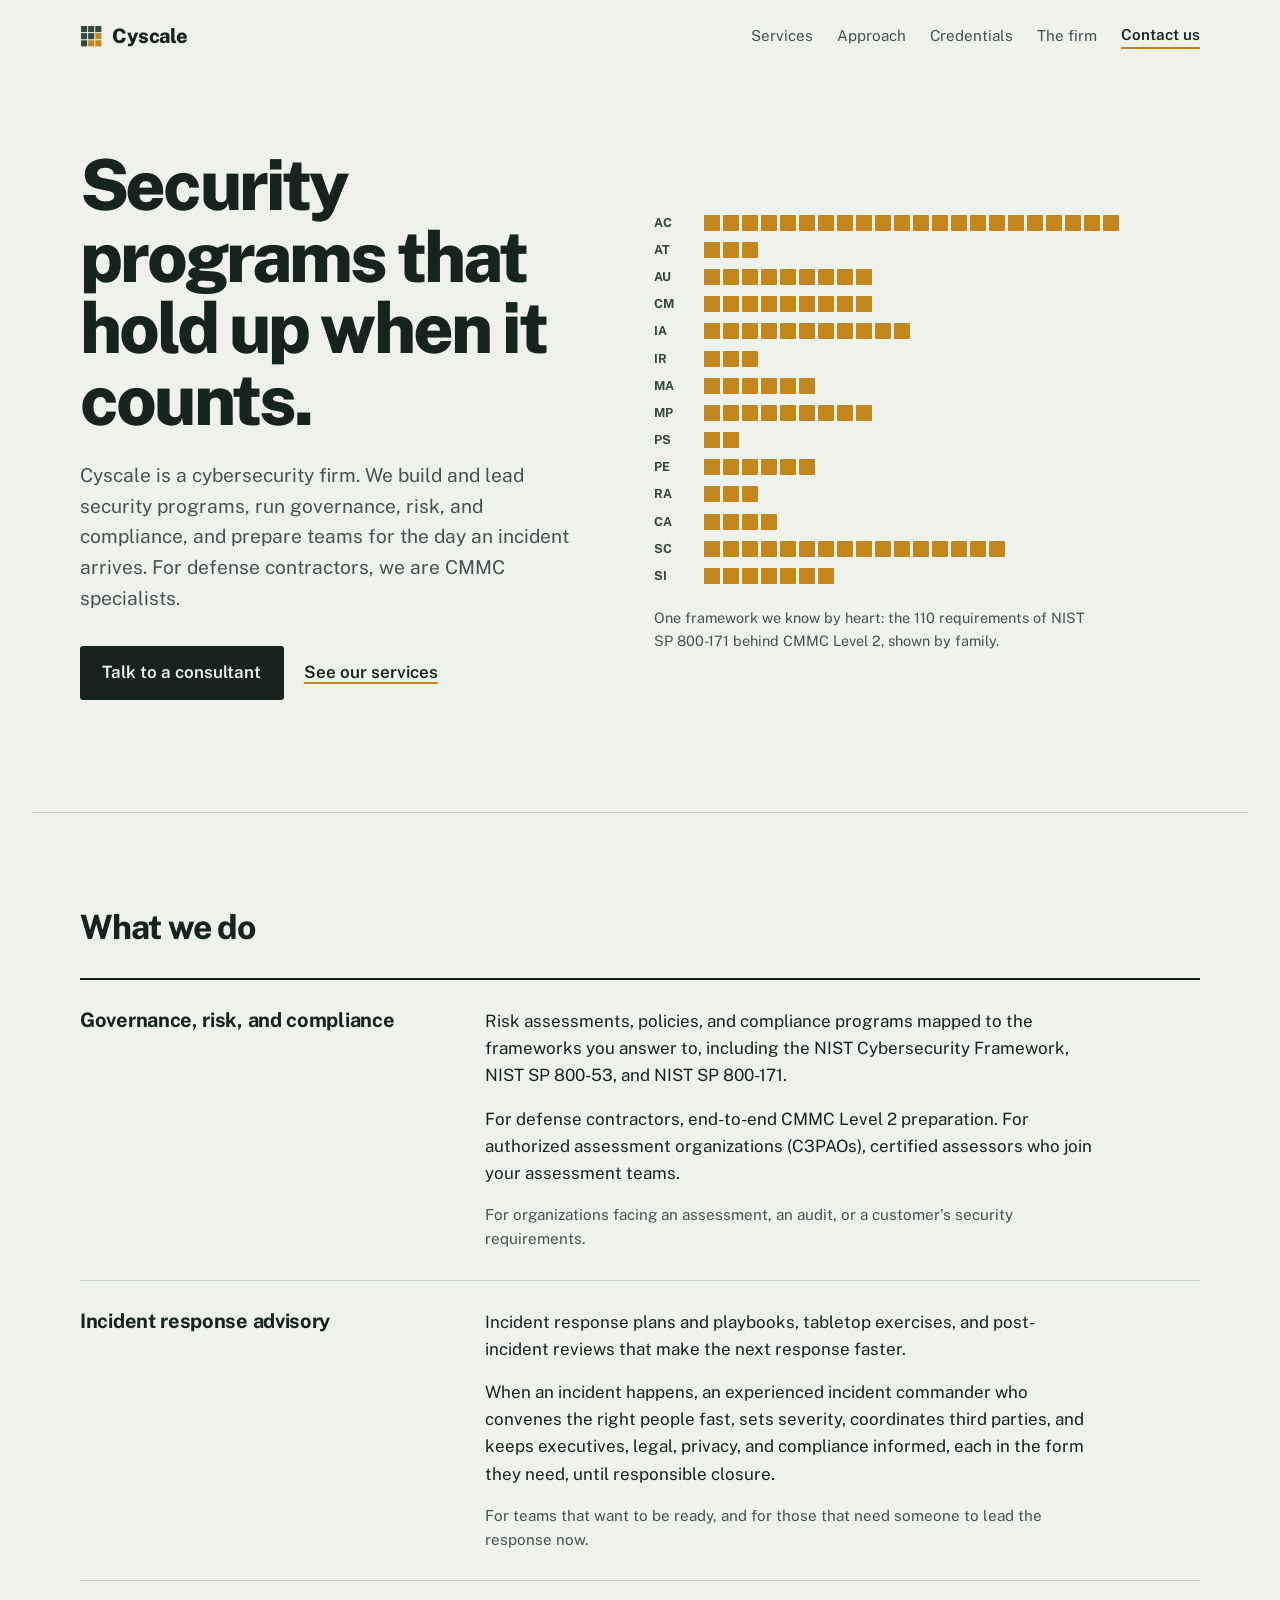
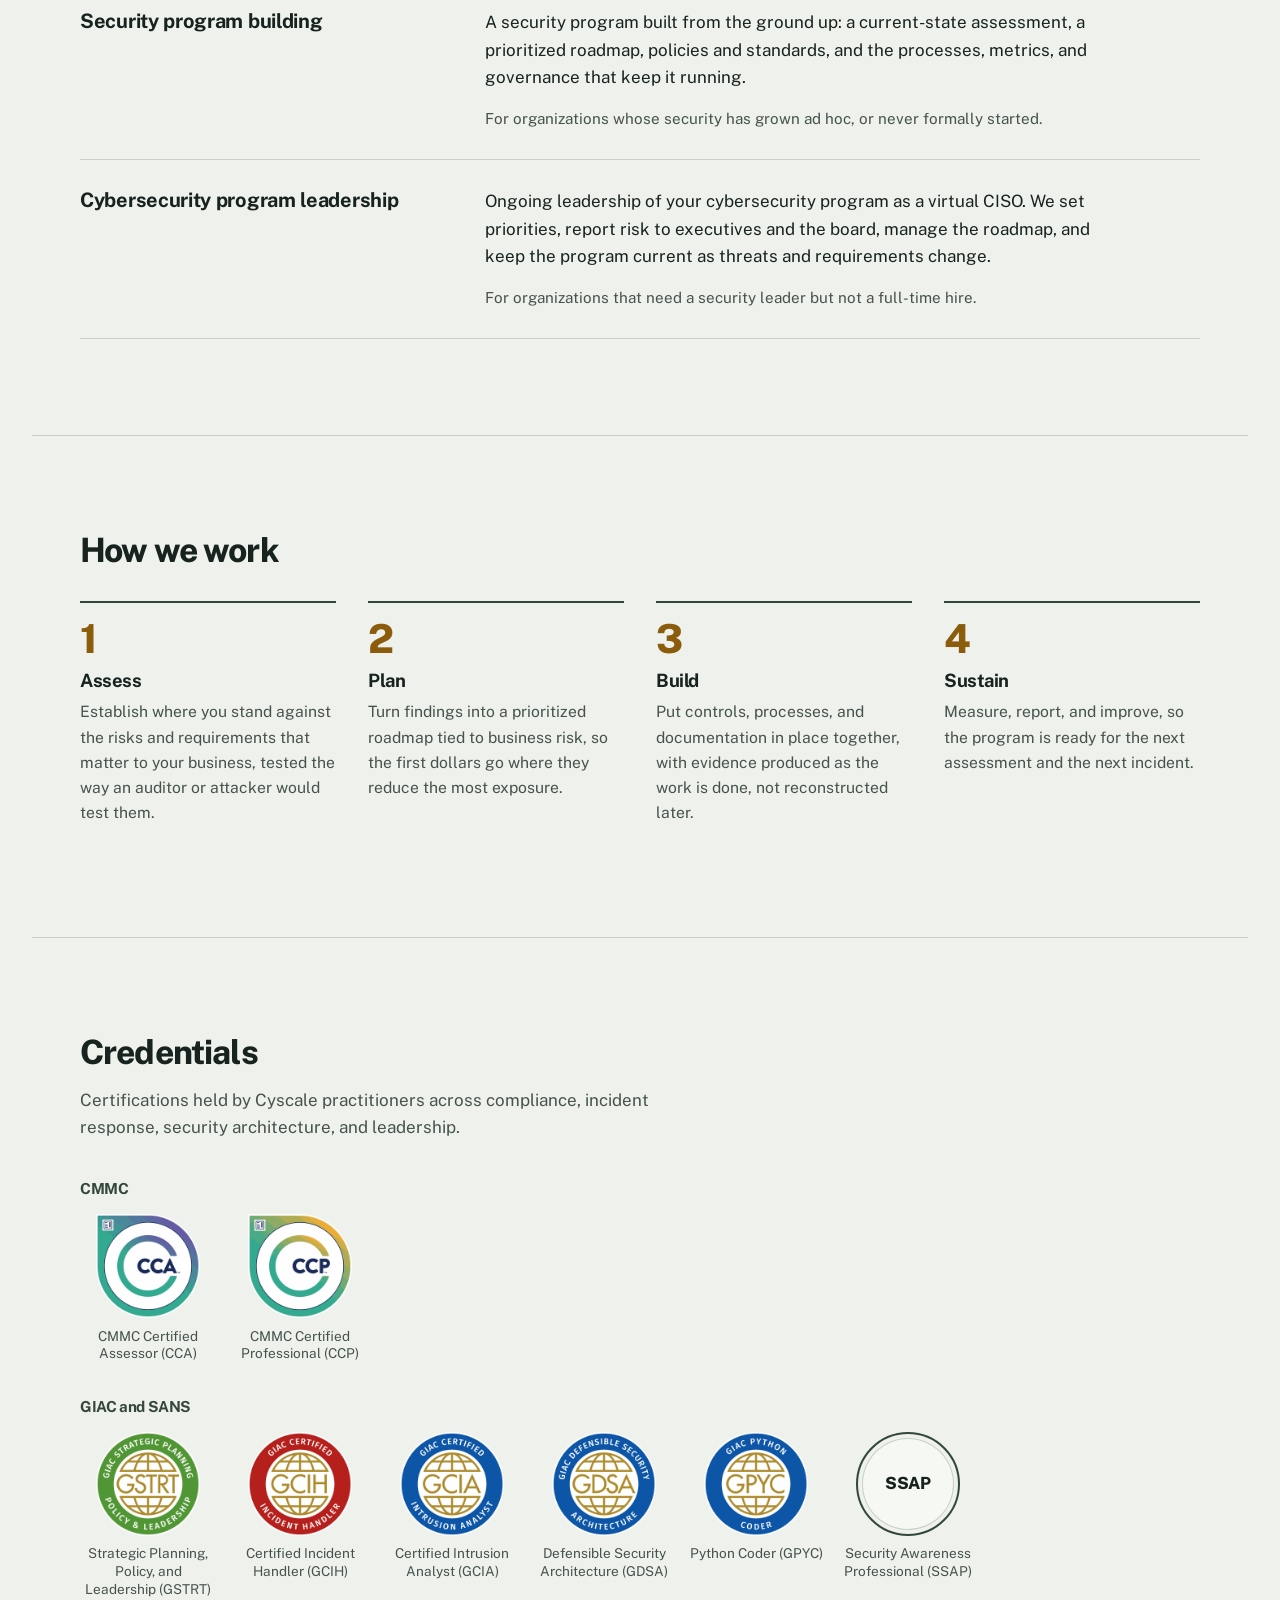
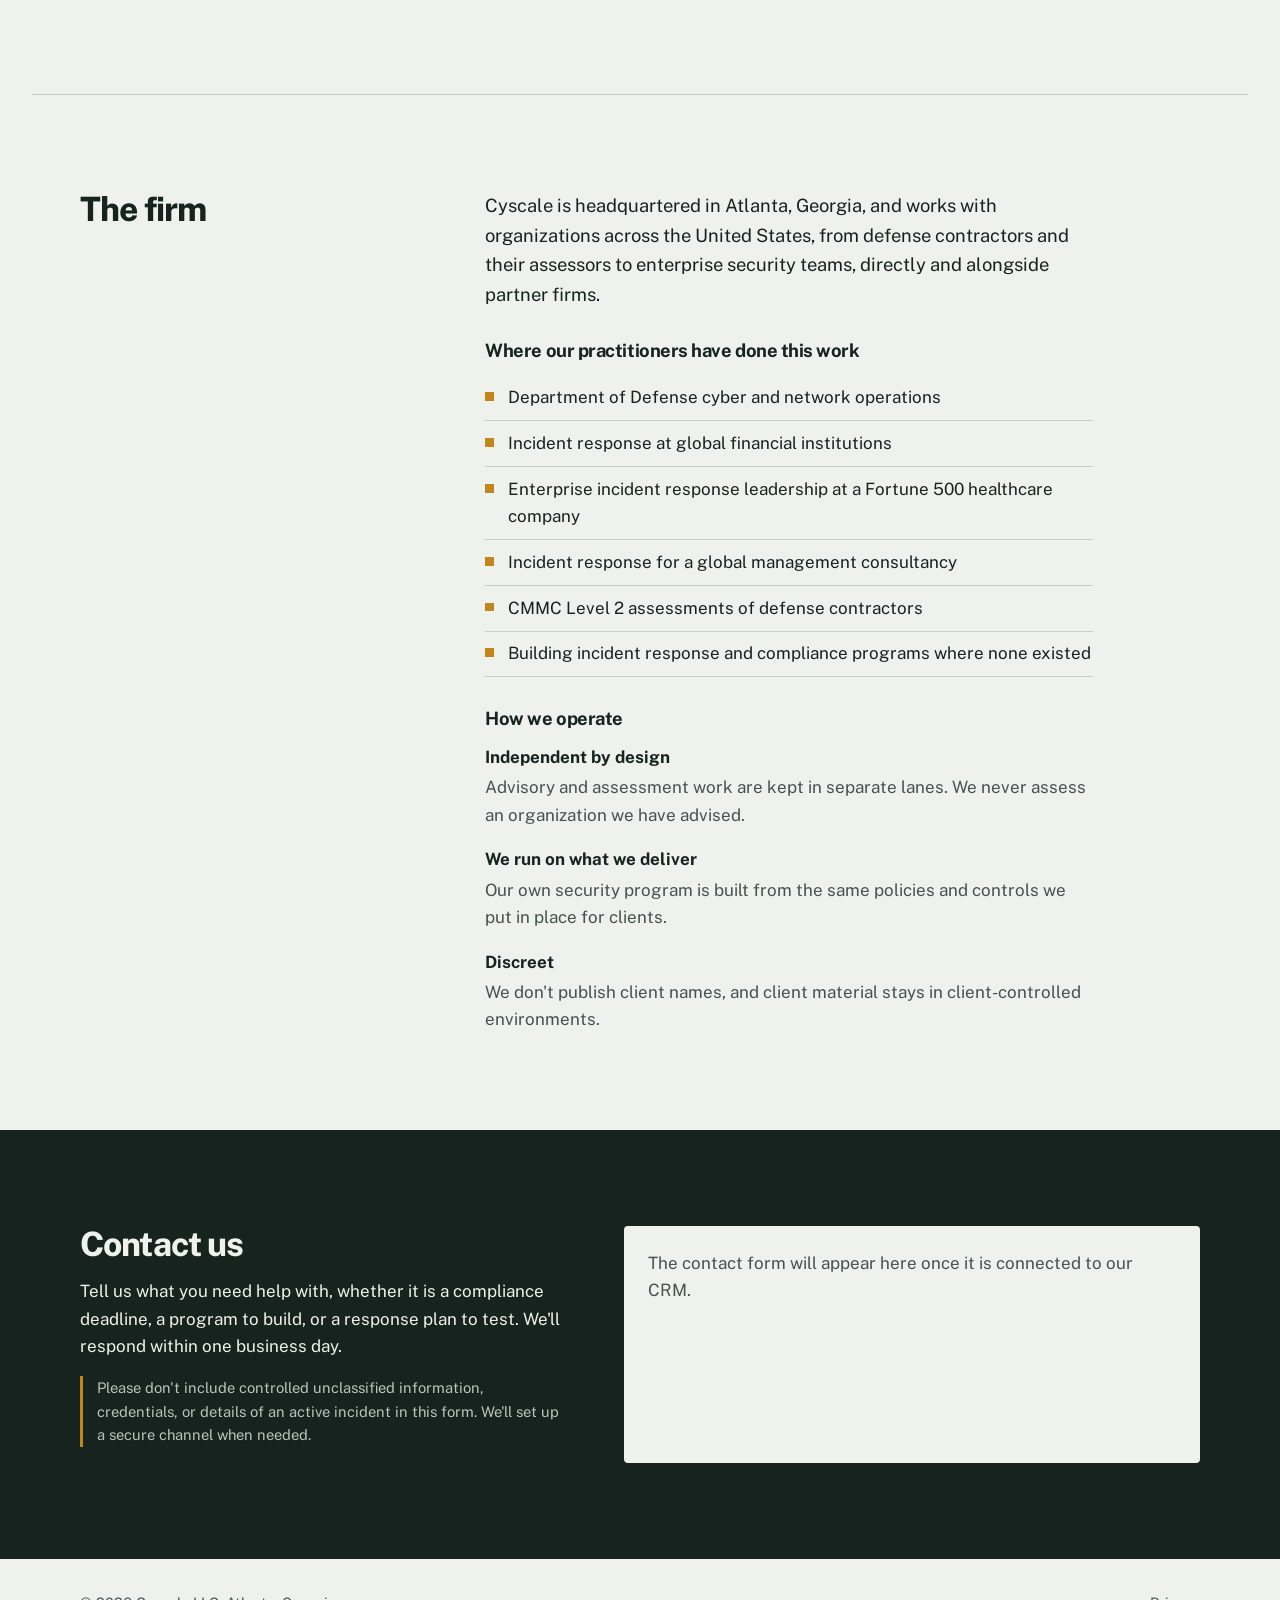
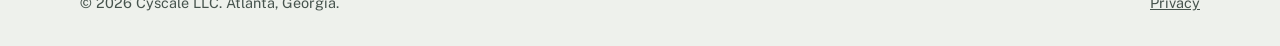
==== commit dcb31be6: "Publish review build from website-src@64426a9 Co-Authored-By: Claude Opus 5.5 <noreply@anthropic.com" ====
--- a/index.html
+++ b/index.html
@@ -93,10 +93,10 @@
 
 <section class="credentials" id="credentials" aria-labelledby="cred-h">
   <h2 id="cred-h">Credentials</h2>
-  <p class="section-intro">Certifications held by Cyscale practitioners across incident response, security architecture, leadership, and compliance.</p>
+  <p class="section-intro">Certifications held by Cyscale practitioners across compliance, incident response, security architecture, and leadership.</p>
   <div class="badge-groups" id="badges"></div>
   <noscript>
-    <p>GIAC: GSTRT, GCIH, GCIA, GDSA, GCED, GPYC, GSEC. CMMC: Certified Assessor (CCA), Certified Professional (CCP). SANS: Security Awareness Professional (SSAP).</p>
+    <p>CMMC: Certified Assessor (CCA), Certified Professional (CCP). GIAC and SANS: GSTRT, GCIH, GCIA, GDSA, GPYC, Security Awareness Professional (SSAP).</p>
   </noscript>
 </section>
 
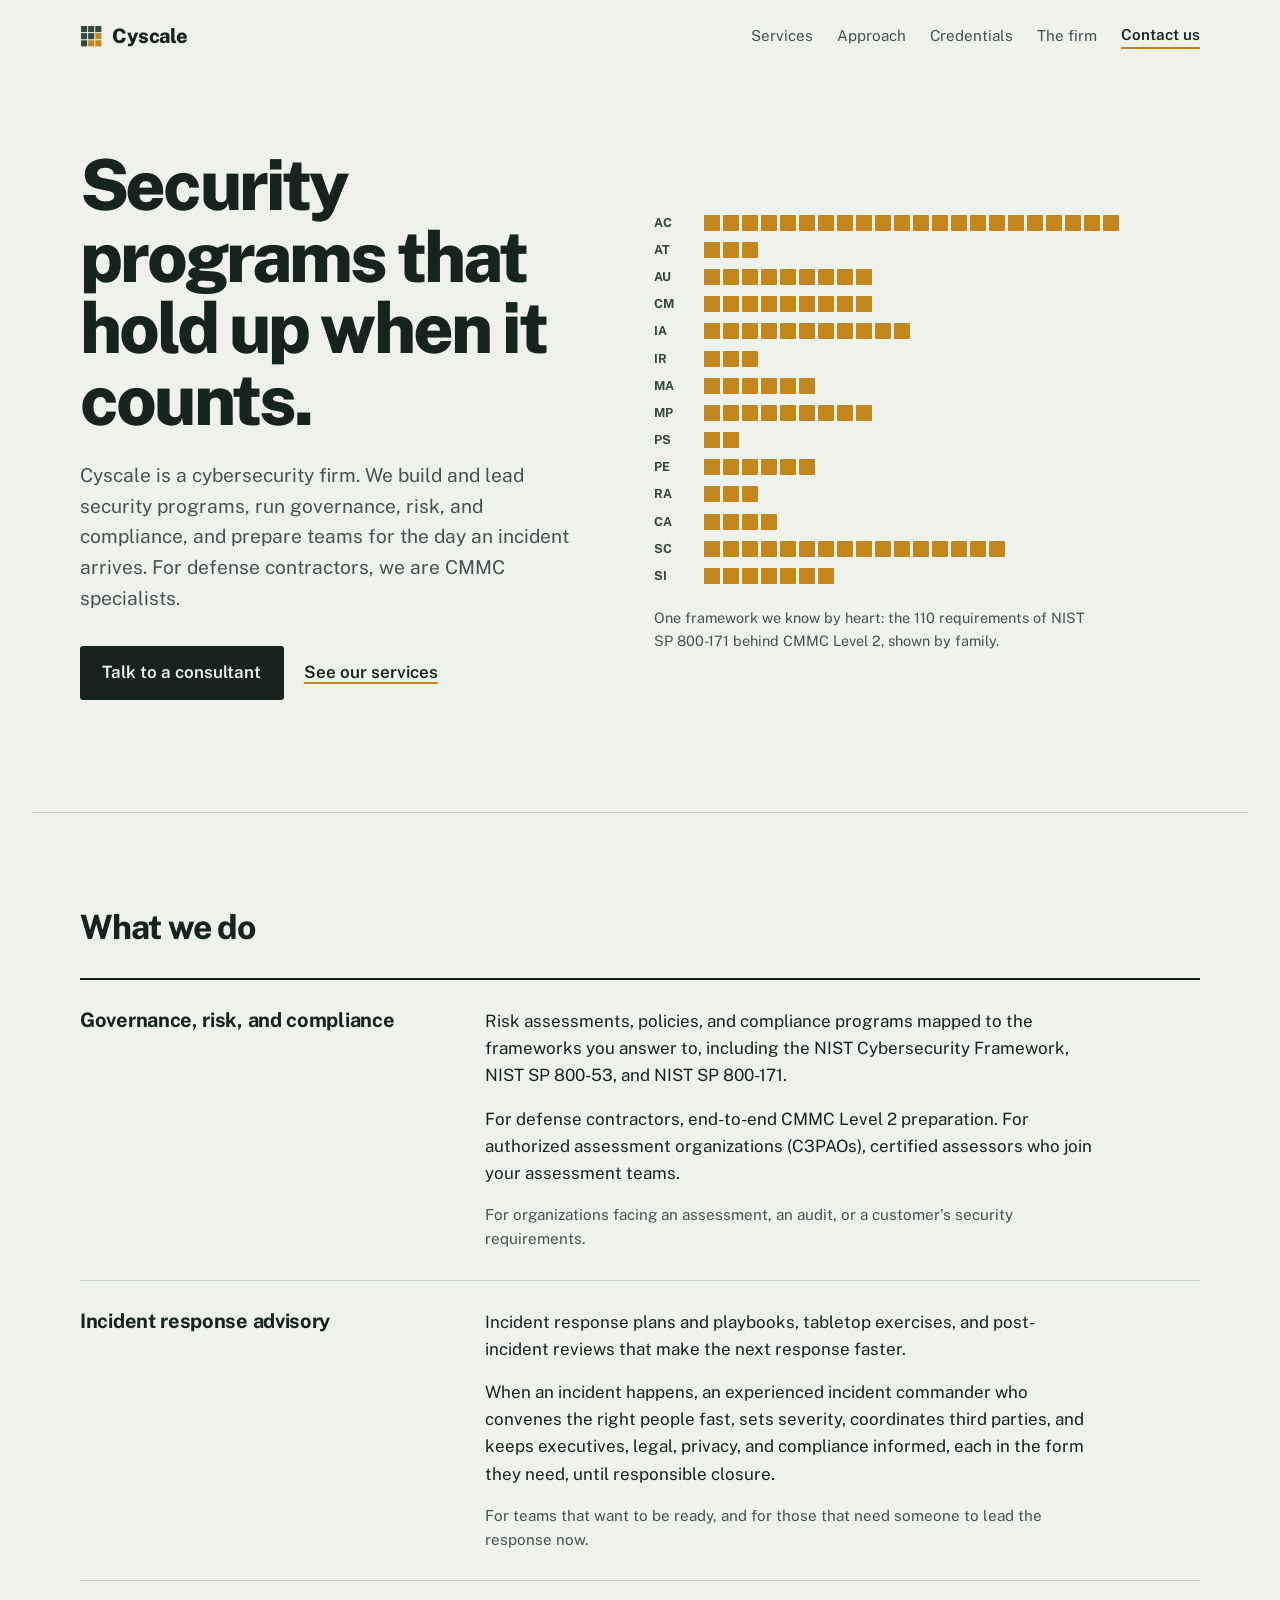
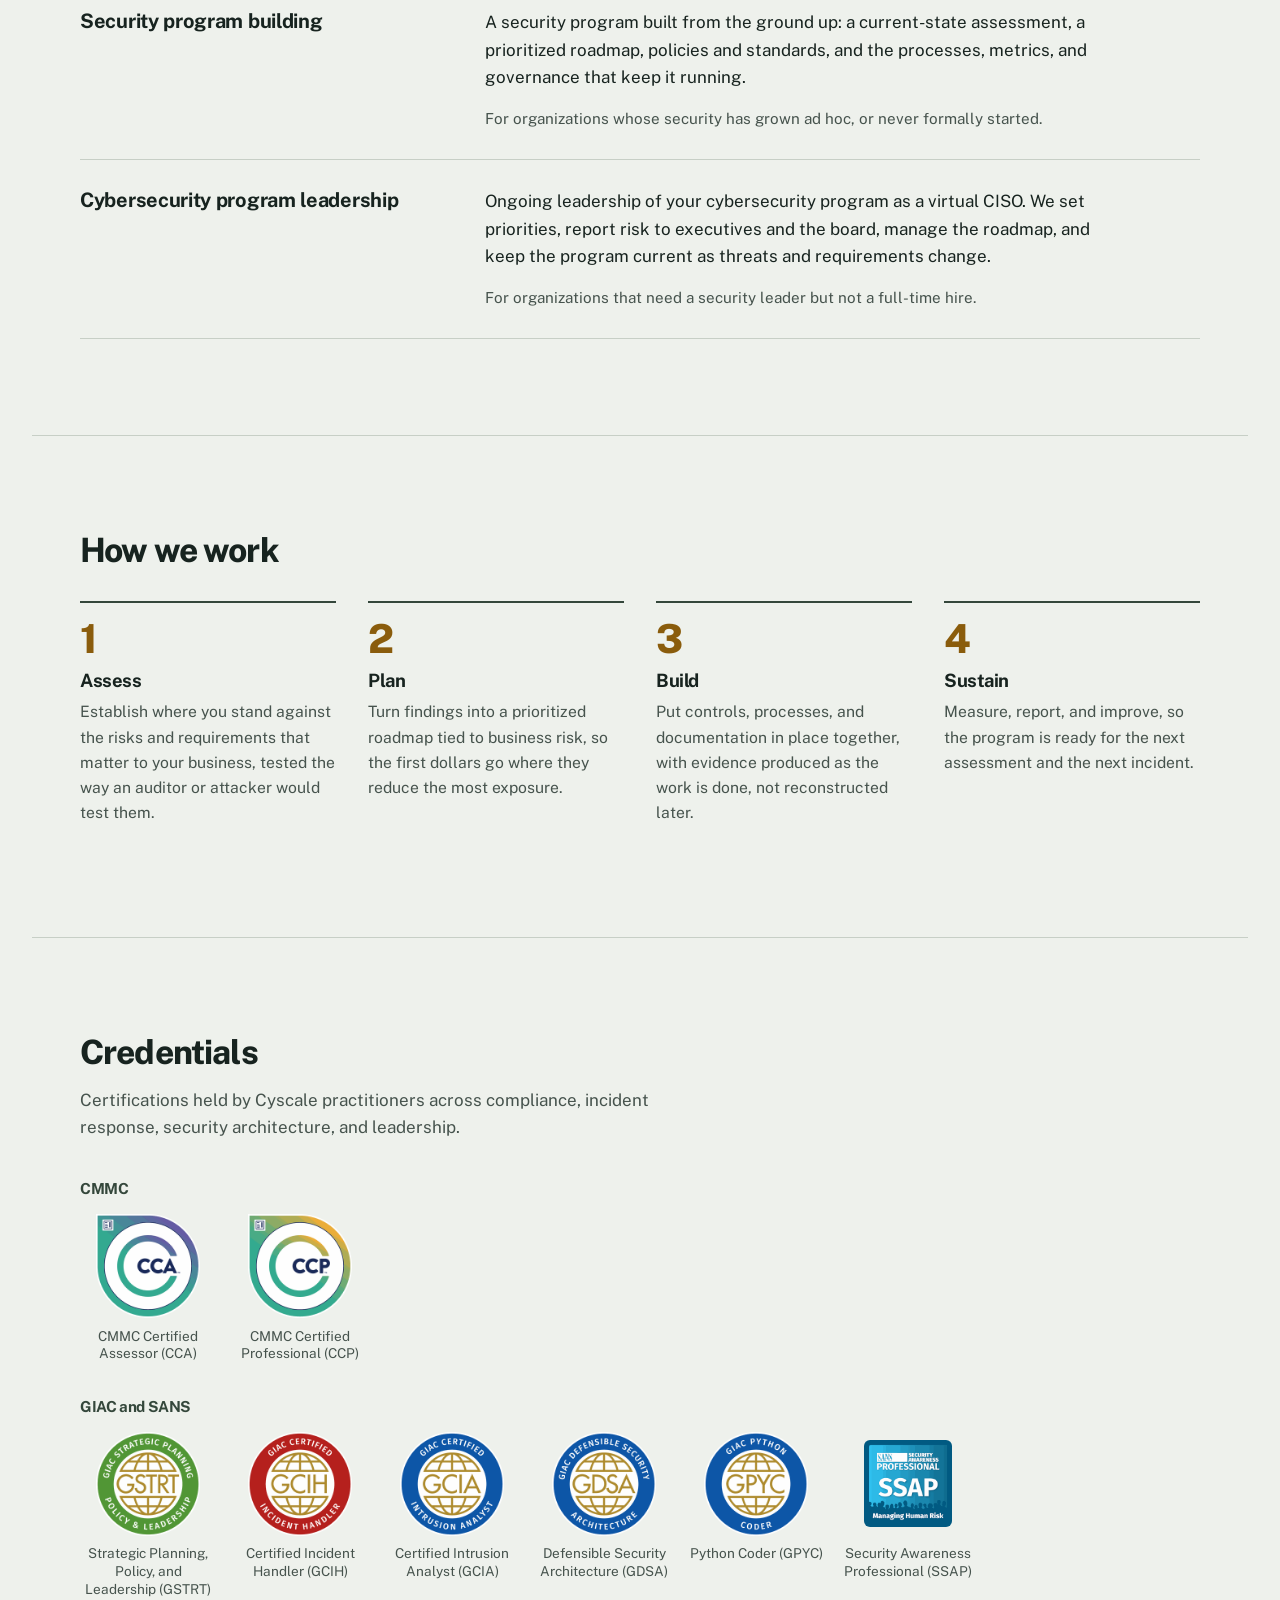
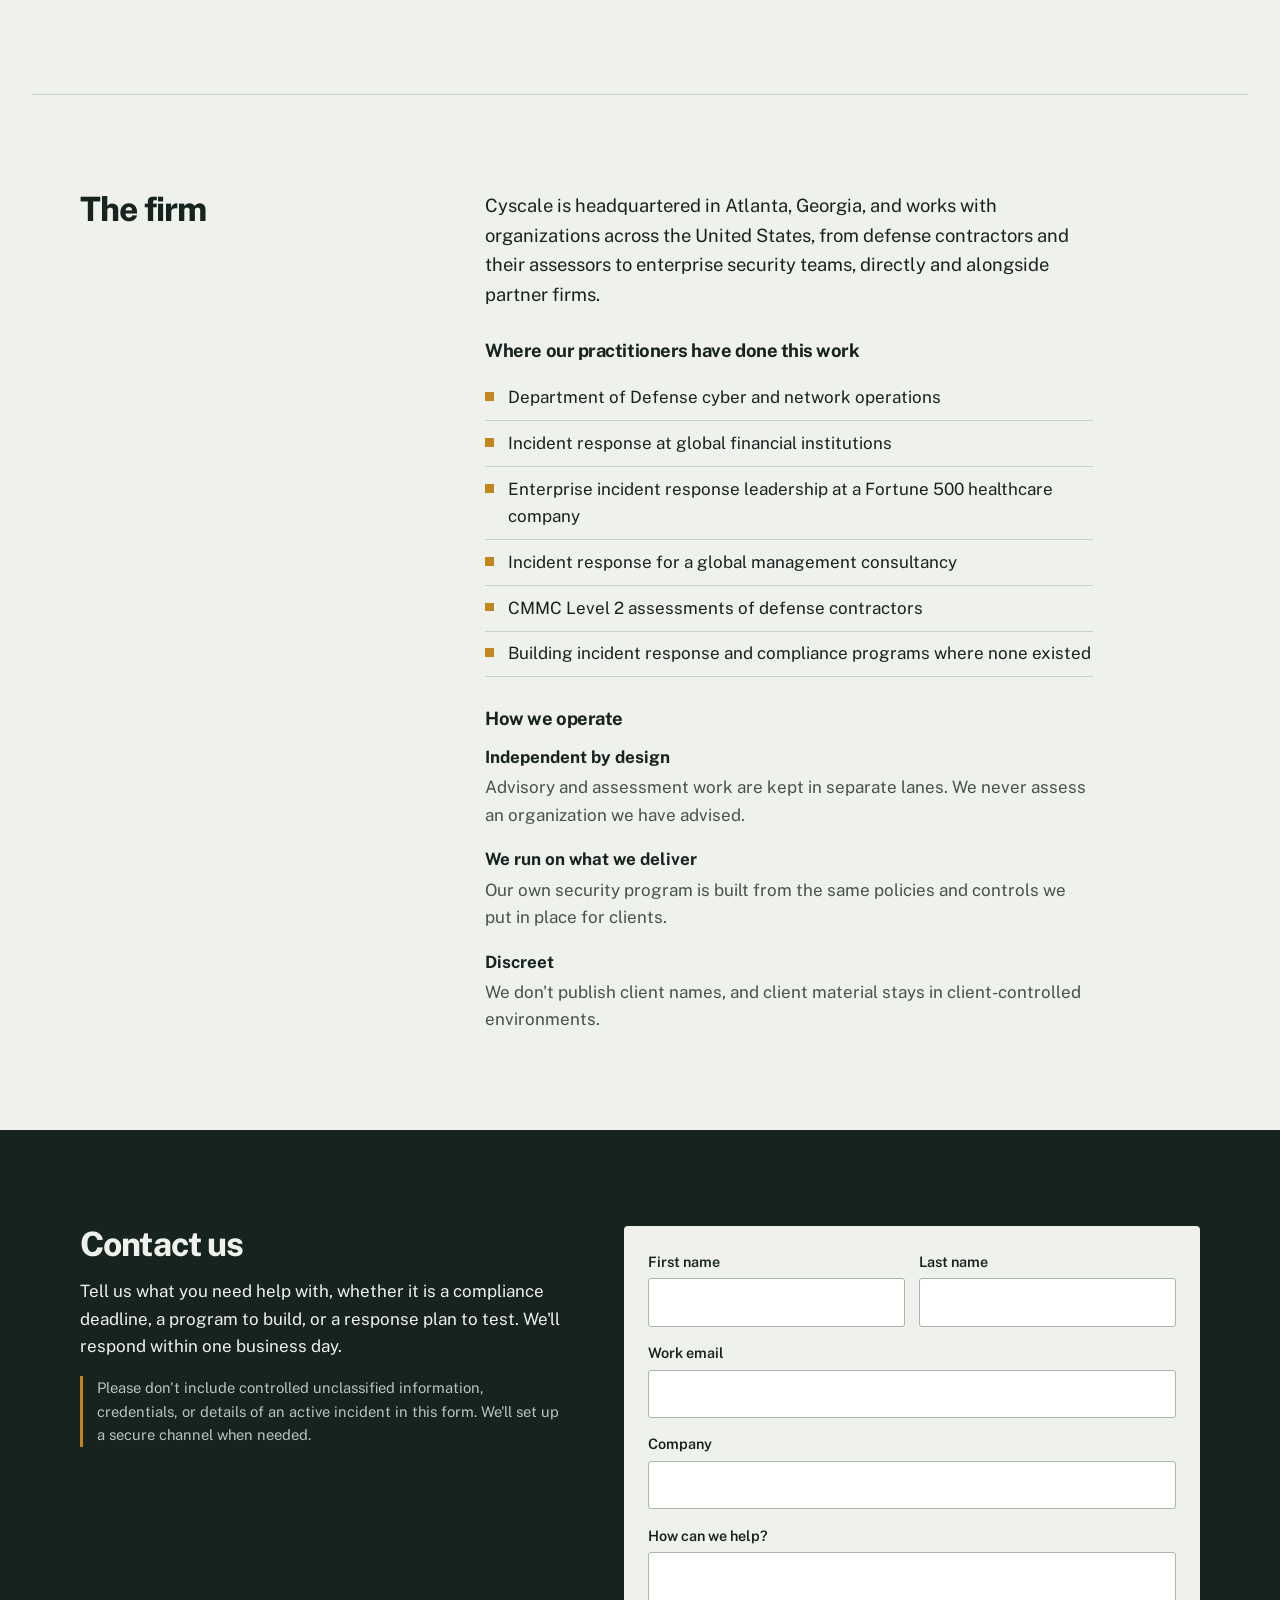
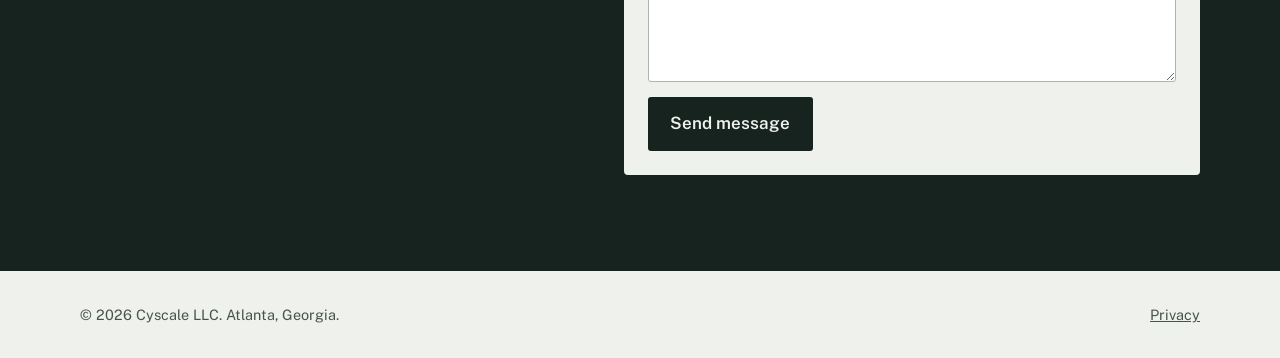
==== commit a75545f4: "Publish review build from website-src@24fab1a Co-Authored-By: Claude Opus 5.5 <noreply@anthropic.com" ====
--- a/index.html
+++ b/index.html
@@ -131,7 +131,22 @@
     <p class="caution">Please don't include controlled unclassified information, credentials, or details of an active incident in this form. We'll set up a secure channel when needed.</p>
   </div>
   <div class="contact-form" id="hubspot-form">
-    <p class="form-pending">The contact form will appear here once it is connected to our CRM.</p>
+    <form id="contact-form" class="native-form" action="#" method="post" novalidate>
+      <div class="field-row">
+        <p class="field"><label for="cf-first">First name</label><input id="cf-first" name="firstname" autocomplete="given-name" required></p>
+        <p class="field"><label for="cf-last">Last name</label><input id="cf-last" name="lastname" autocomplete="family-name" required></p>
+      </div>
+      <p class="field"><label for="cf-email">Work email</label><input id="cf-email" name="email" type="email" autocomplete="email" required></p>
+      <p class="field"><label for="cf-company">Company</label><input id="cf-company" name="company" autocomplete="organization" required></p>
+      <p class="field"><label for="cf-message">How can we help?</label><textarea id="cf-message" name="message" rows="4" required></textarea></p>
+      <p class="hp" aria-hidden="true"><label for="cf-website">Leave this field empty</label><input id="cf-website" name="website_hp" tabindex="-1" autocomplete="off"></p>
+      <p class="form-error" id="cf-error" role="alert" hidden></p>
+      <button class="button" type="submit">Send message</button>
+    </form>
+    <div class="form-sent" id="cf-sent" hidden tabindex="-1">
+      <h3>Message sent</h3>
+      <p>Thanks for reaching out. We'll respond within one business day.</p>
+    </div>
   </div>
 </section>
 
--- a/assets/site.css
+++ b/assets/site.css
@@ -213,3 +213,26 @@
 .doc { max-width: 44rem; margin: 0 auto; padding: 2rem var(--gutter) 5rem; }
 .doc h1 { font-size: 2.4rem; font-weight: 800; letter-spacing: -.035em; margin-bottom: 1.5rem; }
 .doc h2 { font-size: 1.3rem; margin: 2rem 0 .75rem; }
+
+/* Square badges carry more visual weight than round ones; scale them to match. */
+.badge-art img.square { width: 84%; height: 84%; border-radius: 6px; }
+
+/* Contact form */
+.native-form { display: grid; gap: .9rem; }
+.native-form .field { margin: 0; display: grid; gap: .35rem; max-width: none; }
+.field-row { display: grid; grid-template-columns: 1fr 1fr; gap: .9rem; }
+@media (max-width: 30rem) { .field-row { grid-template-columns: 1fr; } }
+.native-form label { font-size: .9rem; font-weight: 600; }
+.native-form input, .native-form textarea {
+  font: inherit; color: var(--ink); background: #fff;
+  border: 1px solid #aab5ab; border-radius: 3px; padding: .6rem .7rem; width: 100%;
+}
+.native-form input:focus-visible, .native-form textarea:focus-visible { outline: 3px solid var(--signal); outline-offset: 1px; border-color: var(--ranger); }
+.native-form textarea { resize: vertical; }
+.native-form .button { border: 0; cursor: pointer; justify-self: start; font: inherit; font-weight: 600; }
+.hp { position: absolute; left: -9999px; width: 1px; height: 1px; overflow: hidden; }
+.form-error { margin: 0; color: #9b2c1a; font-weight: 600; }
+.form-sent h3 { margin-bottom: .5rem; }
+.form-sent:focus { outline: none; }
+
+[hidden] { display: none !important; }
